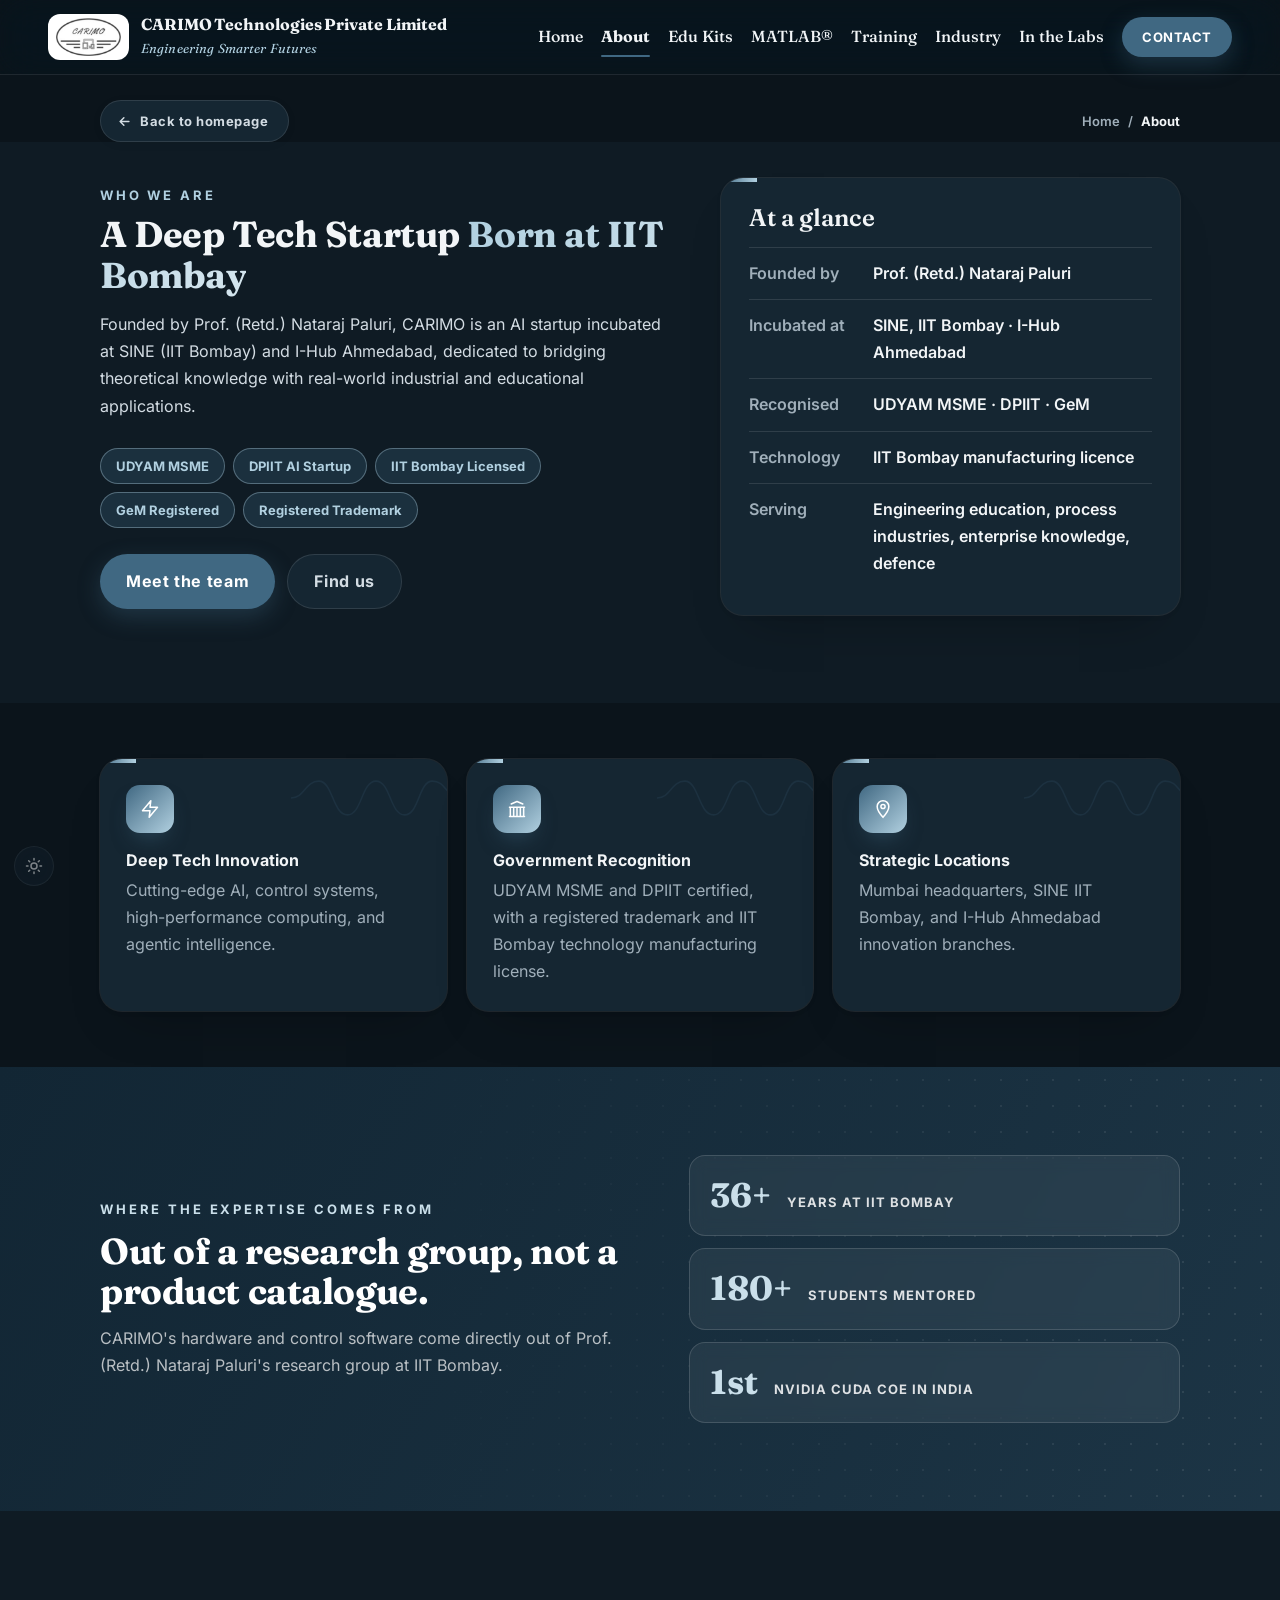
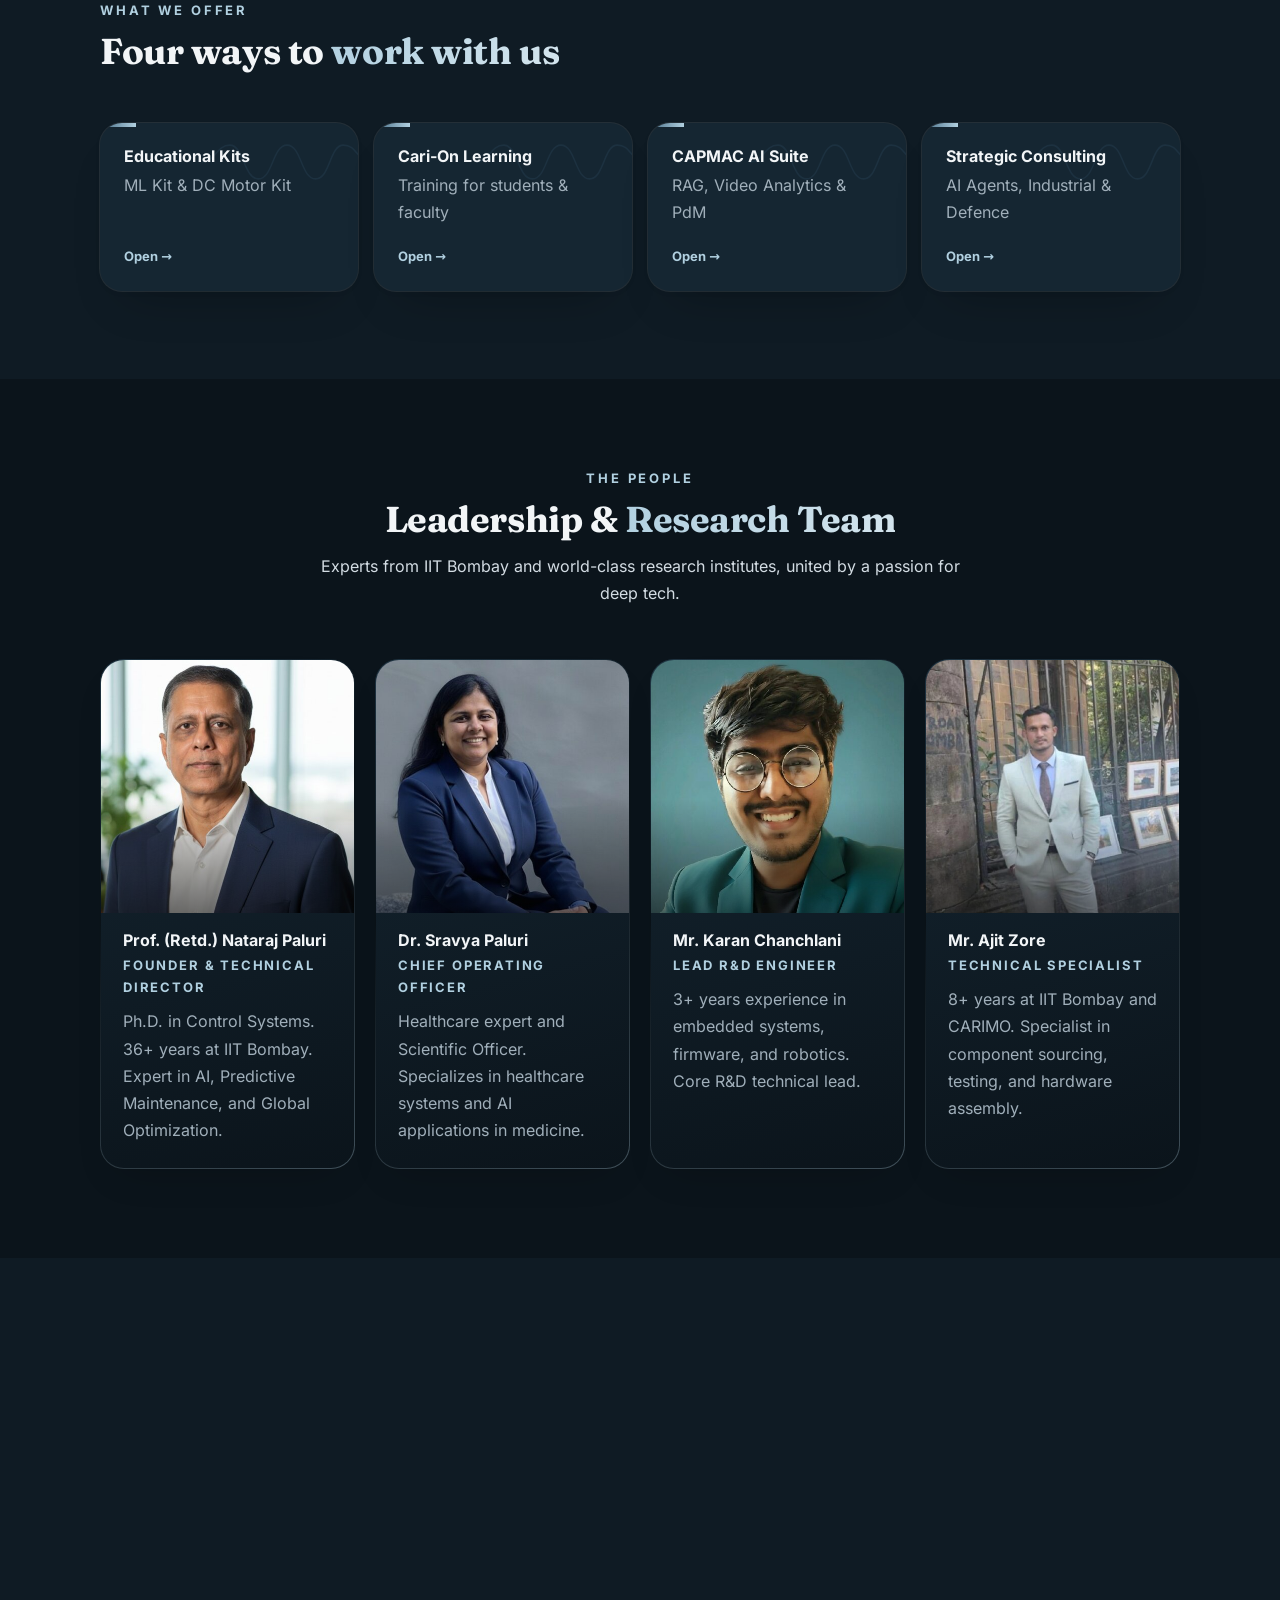
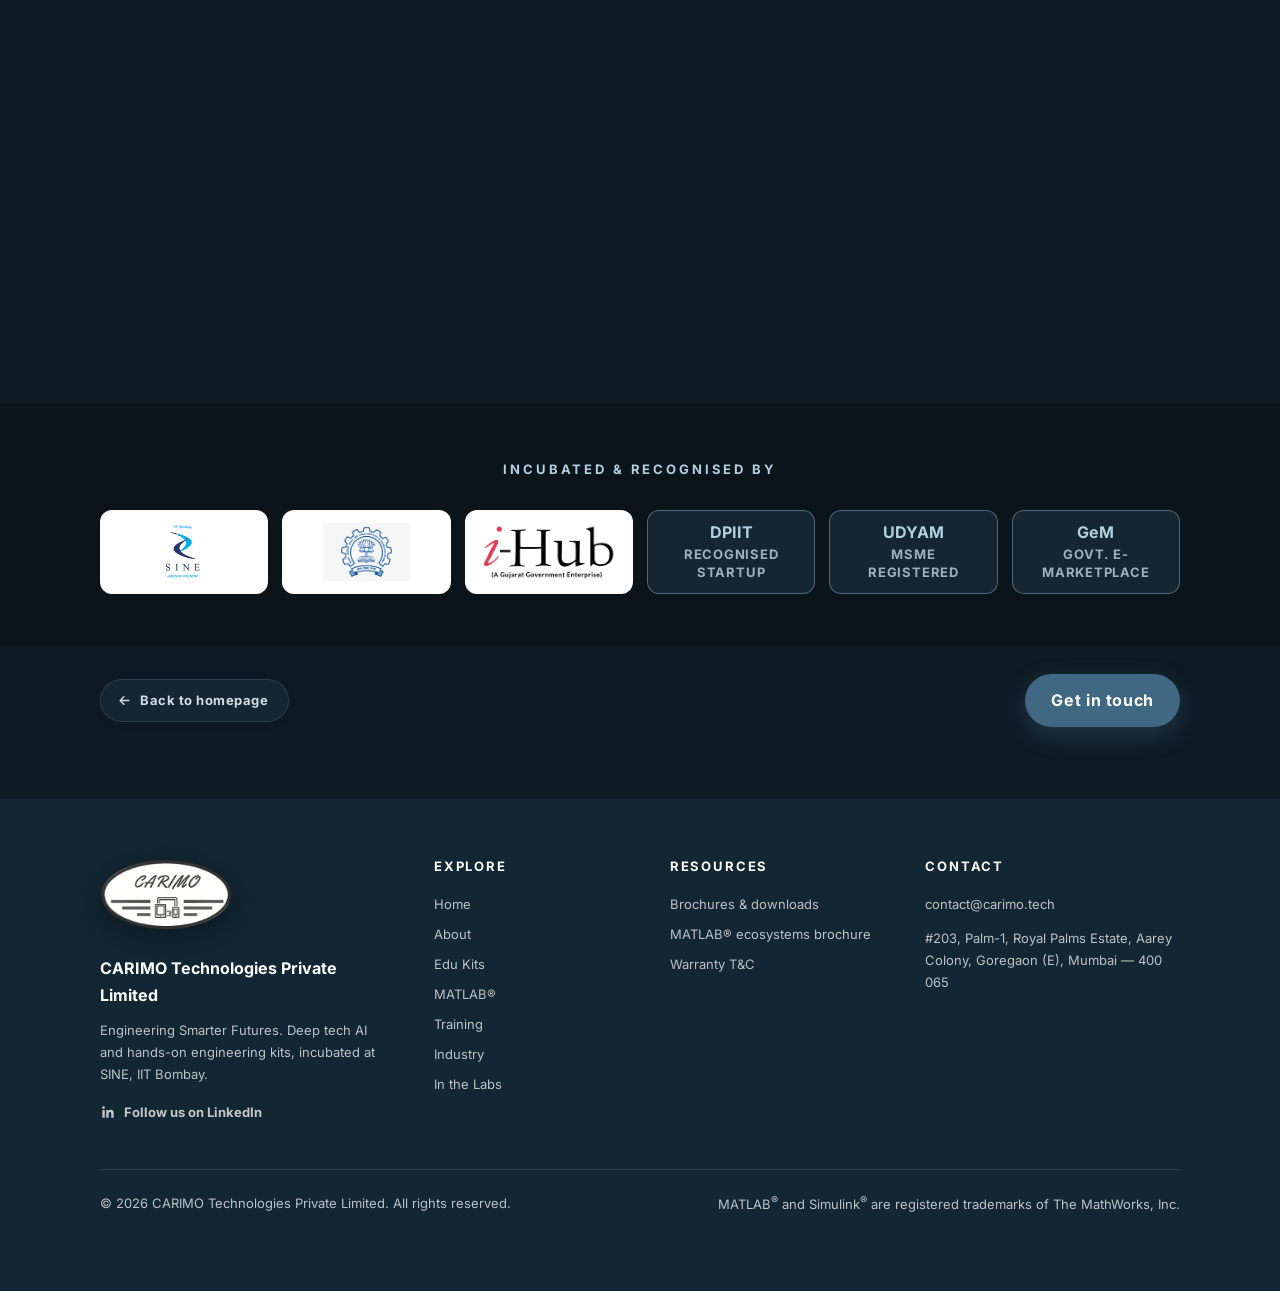
==== about.html @ 78c8e489 "Add files via upload" ====
<!DOCTYPE html>
<html lang="en" data-theme="dark">
<head>
    <meta charset="UTF-8">
    <meta name="viewport" content="width=device-width, initial-scale=1.0, viewport-fit=cover">
    <title>About &amp; Team | CARIMO Technologies</title>
    <meta name="description" content="CARIMO Technologies is an IIT Bombay SINE-incubated, DPIIT-recognised deep tech startup. Meet the team and get in touch.">
    <meta property="og:title" content="About &amp; Team">
    <meta property="og:description" content="CARIMO Technologies is an IIT Bombay SINE-incubated, DPIIT-recognised deep tech startup. Meet the team and get in touch.">
    <meta property="og:type" content="website">
    <link rel="stylesheet" href="css/fonts.css">
    <meta name="theme-color" content="#0D1F3C">
    <link rel="icon" href="favicon.ico" sizes="any">
    <link rel="icon" type="image/png" sizes="32x32" href="images/icons/favicon-32.png">
    <link rel="icon" type="image/png" sizes="192x192" href="images/icons/icon-192.png">
    <link rel="apple-touch-icon" href="images/icons/apple-touch-icon.png">
    <script type="application/ld+json">{"@context":"https://schema.org","@type":"Organization","name":"CARIMO Technologies Private Limited","email":"contact@carimo.tech","sameAs":["https://www.linkedin.com/company/carimo-technologies-private-limited"],"address":{"@type":"PostalAddress","streetAddress":"#203, Palm-1, Royal Palms Estate, Aarey Colony, Goregaon (E)","addressLocality":"Mumbai","postalCode":"400065","addressCountry":"IN"}}</script>

        <link rel="stylesheet" href="css/style.css">
    <script>try{var _q=/[?&]t=(light|dark)/.exec(location.search),_t=_q?_q[1]:localStorage.getItem("carimo-theme-v2");if(_q)localStorage.setItem("carimo-theme-v2",_q[1]);document.documentElement.setAttribute("data-theme",_t==="light"?"light":"dark")}catch(e){}</script>
</head>
<body>
<a class="skip-link" href="#main">Skip to content</a>
<div id="progress" aria-hidden="true"></div>

<!-- CHROME:NAV:START (edit tools/sync_chrome.py, then run it — do not hand-edit) -->
<nav id="navbar">
    <a href="index.html" class="nav-logo">
        <img src="images/carimo-logo.png" alt="CARIMO" onerror="this.style.display='none'">
        <div class="nav-logo-text">
            <div class="name">CARIMO Technologies<span class="long"> Private Limited</span></div>
            <span class="sub">Engineering Smarter Futures</span>
        </div>
    </a>
    <div class="nav-links">
        <a href="index.html">Home</a>
        <a href="about.html" class="active" aria-current="page">About</a>
        <a href="education.html">Edu Kits</a>
        <a href="matlab.html">MATLAB®</a>
        <a href="training.html">Training</a>
        <a href="industry.html">Industry</a>
        <a href="labs.html">In the Labs</a>
        <a href="about.html#contact" class="btn btn-primary" style="padding:9px 20px;min-height:auto;">Contact</a>
    </div>
    <button class="hamburger" id="hamburger" aria-label="Menu">
        <span></span><span></span><span></span>
    </button>
</nav>
<div class="mobile-menu" id="mobile-menu">
    <a href="index.html">Home</a>
    <a href="about.html" class="active" aria-current="page">About</a>
    <a href="education.html">Edu Kits</a>
    <a href="matlab.html">MATLAB® Ecosystems</a>
    <a href="training.html">Cari-On Learning</a>
    <a href="industry.html">Industry — CAPMAC & Consulting</a>
    <a href="labs.html">In the Labs</a>
    <a href="about.html#team">Team</a>
    <a href="about.html#contact" style="color:var(--accent-text)">Contact Us →</a>
</div>
<!-- CHROME:NAV:END -->

<main id="main">
<div class="page-bar"><div class="page-bar-in"><a class="btn btn-ghost back-home" href="index.html"><svg viewBox="0 0 24 24" fill="none" stroke="currentColor" stroke-width="2.4" stroke-linecap="round" stroke-linejoin="round" width="15" height="15" aria-hidden="true"><path d="M19 12H5M11 6l-6 6 6 6"/></svg>Back to homepage</a><nav class="crumbs" aria-label="Breadcrumb"><a href="index.html">Home</a><span aria-hidden="true">/</span><span aria-current="page">About</span></nav></div></div>
<section id="about" class="ab-intro">
    <div class="section-inner ab-grid">
        <div class="fade-up">
            <span class="label">Who We Are</span>
            <h2>A Deep Tech Startup <span class="gradient-text">Born at IIT Bombay</span></h2>
            <p class="gl-lead">Founded by Prof. (Retd.) Nataraj Paluri, CARIMO is an AI startup incubated at SINE (IIT Bombay) and I-Hub Ahmedabad, dedicated to bridging theoretical knowledge with real-world industrial and educational applications.</p>
            <div class="cert-row"><span class="cert">UDYAM MSME</span><span class="cert">DPIIT AI Startup</span><span class="cert">IIT Bombay Licensed</span><span class="cert">GeM Registered</span><span class="cert">Registered Trademark</span></div>
            <div class="ab-actions"><a href="about.html#team" class="btn btn-primary">Meet the team</a><a href="about.html#contact" class="btn btn-ghost">Find us</a></div>
        </div>
        <aside class="ab-facts fade-up" aria-label="Company at a glance">
            <h3>At a glance</h3>
            <dl>
                <div><dt>Founded by</dt><dd>Prof. (Retd.) Nataraj Paluri</dd></div>
                <div><dt>Incubated at</dt><dd>SINE, IIT Bombay · I-Hub Ahmedabad</dd></div>
                <div><dt>Recognised</dt><dd>UDYAM MSME · DPIIT · GeM</dd></div>
                <div><dt>Technology</dt><dd>IIT Bombay manufacturing licence</dd></div>
                <div><dt>Serving</dt><dd>Engineering education, process industries, enterprise knowledge, defence</dd></div>
            </dl>
        </aside>
    </div>
</section>

<section id="pillars" class="ab-pillars"><div class="section-inner"><div class="pil-grid"><div class="pil-card fade-up"><div class="pillar-icon"><svg viewBox="0 0 24 24" fill="none" stroke="var(--accent)" stroke-width="1.8" stroke-linecap="round" stroke-linejoin="round"><polygon points="13 2 3 14 12 14 11 22 21 10 12 10 13 2"/></svg></div><h4>Deep Tech Innovation</h4><p>Cutting-edge AI, control systems, high-performance computing, and agentic intelligence.</p></div><div class="pil-card fade-up"><div class="pillar-icon"><svg viewBox="0 0 24 24" fill="none" stroke="var(--accent)" stroke-width="1.8" stroke-linecap="round" stroke-linejoin="round"><path d="M3 21h18M3 10h18M5 6l7-3 7 3M4 10v11M20 10v11M8 10v11M16 10v11M12 10v11"/></svg></div><h4>Government Recognition</h4><p>UDYAM MSME and DPIIT certified, with a registered trademark and IIT Bombay technology manufacturing license.</p></div><div class="pil-card fade-up"><div class="pillar-icon"><svg viewBox="0 0 24 24" fill="none" stroke="var(--accent)" stroke-width="1.8" stroke-linecap="round" stroke-linejoin="round"><path d="M12 2C8.13 2 5 5.13 5 9c0 5.25 7 13 7 13s7-7.75 7-13c0-3.87-3.13-7-7-7z"/><circle cx="12" cy="9" r="2.5"/></svg></div><h4>Strategic Locations</h4><p>Mumbai headquarters, SINE IIT Bombay, and I-Hub Ahmedabad innovation branches.</p></div></div></div></section>

<section id="expertise" class="ab-exp">
    <div class="section-inner exp-grid">
        <div class="fade-up">
            <span class="label">Where the expertise comes from</span>
            <h2>Out of a research group, not a product catalogue.</h2>
            <p>CARIMO's hardware and control software come directly out of Prof. (Retd.) Nataraj Paluri's research group at IIT Bombay.</p>
        </div>
        <div class="exp-tiles fade-up">
            <div class="tile dk"><span class="n">36+</span><span class="t">Years at IIT Bombay</span></div>
            <div class="tile dk"><span class="n">180+</span><span class="t">Students mentored</span></div>
            <div class="tile dk"><span class="n">1st</span><span class="t">NVIDIA CUDA CoE in India</span></div>
        </div>
    </div>
</section>

<section id="what" class="ab-what"><div class="section-inner"><div class="section-header fade-up"><span class="label">What We Offer</span><h2>Four ways to <span class="gradient-text">work with us</span></h2></div><div class="what-grid"><a class="what-card fade-up" href="education.html"><h4>Educational Kits</h4><p>ML Kit &amp; DC Motor Kit</p><span class="go">Open →</span></a><a class="what-card fade-up" href="training.html"><h4>Cari-On Learning</h4><p>Training for students &amp; faculty</p><span class="go">Open →</span></a><a class="what-card fade-up" href="industry.html#capmac"><h4>CAPMAC AI Suite</h4><p>RAG, Video Analytics &amp; PdM</p><span class="go">Open →</span></a><a class="what-card fade-up" href="industry.html#consulting"><h4>Strategic Consulting</h4><p>AI Agents, Industrial &amp; Defence</p><span class="go">Open →</span></a></div></div></section>

<section id="team">
    <div class="section-inner">
        <div class="section-header center fade-up">
            <span class="label">The People</span>
            <h2>Leadership &amp; <span class="gradient-text">Research Team</span></h2>
            <p>Experts from IIT Bombay and world-class research institutes, united by a passion for deep tech.</p>
        </div>
        <div class="team-grid fade-up">
            <div class="team-card"><div class="avatar"><img src="images/team-nataraj.jpg" alt="" onerror="this.parentNode.removeChild(this);this.parentNode.textContent='👨‍🔬'"></div><h4>Prof. (Retd.) Nataraj Paluri</h4><span class="role">Founder &amp; Technical Director</span><p>Ph.D. in Control Systems. 36+ years at IIT Bombay. Expert in AI, Predictive Maintenance, and Global Optimization.</p></div>
            <div class="team-card"><div class="avatar"><img src="images/team-sravya.jpg" alt="" onerror="this.parentNode.removeChild(this);this.parentNode.textContent='👩‍⚕️'"></div><h4>Dr. Sravya Paluri</h4><span class="role">Chief Operating Officer</span><p>Healthcare expert and Scientific Officer. Specializes in healthcare systems and AI applications in medicine.</p></div>
            <div class="team-card"><div class="avatar"><img src="images/team-karan.jpg" alt="" onerror="this.parentNode.removeChild(this);this.parentNode.textContent='👨‍💻'"></div><h4>Mr. Karan Chanchlani</h4><span class="role">Lead R&amp;D Engineer</span><p>3+ years experience in embedded systems, firmware, and robotics. Core R&amp;D technical lead.</p></div>
            <div class="team-card"><div class="avatar"><img src="images/team-ajit.jpg" alt="" onerror="this.parentNode.removeChild(this);this.parentNode.textContent='🔧'"></div><h4>Mr. Ajit Zore</h4><span class="role">Technical Specialist</span><p>8+ years at IIT Bombay and CARIMO. Specialist in component sourcing, testing, and hardware assembly.</p></div>
        </div>
    </div>
</section>

<section id="contact">
    <div class="section-inner">
        <div class="section-header center fade-up">
            <span class="label">Get In Touch</span>
            <h2>Contact <span class="gradient-text">CARIMO</span></h2>
        </div>
        <div class="contact-grid fade-up">
            <div class="contact-card"><div class="contact-top hl"></div><div class="contact-body"><h4><svg viewBox="0 0 24 24" fill="none" stroke="var(--accent)" stroke-width="1.8" stroke-linecap="round" stroke-linejoin="round"><path d="M3 9l9-7 9 7v11a2 2 0 0 1-2 2H5a2 2 0 0 1-2-2z"/><polyline points="9 22 9 12 15 12 15 22"/></svg> Mumbai Headquarters</h4><p>#203, Palm-1, Royal Palms Estate,<br>Aarey Colony, Goregaon (E),<br>Mumbai — 400 065</p></div></div>
            <div class="contact-card"><div class="contact-top"></div><div class="contact-body"><h4><svg viewBox="0 0 24 24" fill="none" stroke="var(--accent)" stroke-width="1.8" stroke-linecap="round" stroke-linejoin="round"><path d="M22 10v6M2 10l10-5 10 5-10 5z"/><path d="M6 12v5c3 3 9 3 12 0v-5"/></svg> SINE, IIT Bombay</h4><p>6011b, SINE, RBTIC Building,<br>IIT Bombay, Powai,<br>Mumbai — 400 076</p></div></div>
            <div class="contact-card"><div class="contact-top"></div><div class="contact-body"><h4><svg viewBox="0 0 24 24" fill="none" stroke="var(--accent)" stroke-width="1.8" stroke-linecap="round" stroke-linejoin="round"><circle cx="12" cy="12" r="10"/><polyline points="12 6 12 12 16 14"/></svg> I-Hub, Ahmedabad</h4><p>2nd Floor, iHub,<br>Ahmedabad,<br>Gujarat — 380 015</p></div></div>
        </div>
        <div class="contact-cta fade-up">
            <h3>Contact Us — We'd Love to Hear From You</h3>
            <p>Have a project in mind or want to explore partnership opportunities? Drop us a line.</p>
            <div class="cta-row"><a href="mailto:contact@carimo.tech" class="email-link">
                <svg viewBox="0 0 24 24" fill="none" stroke="currentColor" stroke-width="1.5" width="22" height="22" style="width:22px;height:22px;flex-shrink:0;"><path d="M4 4h16c1.1 0 2 .9 2 2v12c0 1.1-.9 2-2 2H4c-1.1 0-2-.9-2-2V6c0-1.1.9-2 2-2z"/><polyline points="22,6 12,13 2,6"/></svg>
                contact@carimo.tech
            </a>
            <button type="button" class="btn btn-ondark" id="copy-email" data-copy="contact@carimo.tech">Copy email</button>
            </div>
        </div>
    </div>
</section>

<section id="incubation">
    <div class="incubation-inner">
        <span class="label">Incubated &amp; Recognised By</span>
        <div class="logo-strip">
            <div class="logo-card"><img src="images/sine-logo.png" alt="SINE, IIT Bombay" onerror="this.closest('.logo-card').style.display='none'"></div>
            <div class="logo-card"><img src="images/iitb-logo.png" alt="IIT Bombay" onerror="this.closest('.logo-card').style.display='none'"></div>
            <div class="logo-card"><img src="images/ihub-logo.png" alt="I-Hub Ahmedabad" onerror="this.closest('.logo-card').style.display='none'"></div>
            <div class="logo-card cert-card"><div class="ct">DPIIT<small>Recognised Startup</small></div></div>
            <div class="logo-card cert-card"><div class="ct">UDYAM<small>MSME Registered</small></div></div>
            <div class="logo-card cert-card"><div class="ct">GeM<small>Govt. e-Marketplace</small></div></div>
        </div>
    </div>
</section>

<section class="next-sec"><div class="section-inner"><div class="next-page"><a class="btn btn-ghost back-home" href="index.html"><svg viewBox="0 0 24 24" fill="none" stroke="currentColor" stroke-width="2.4" stroke-linecap="round" stroke-linejoin="round" width="15" height="15" aria-hidden="true"><path d="M19 12H5M11 6l-6 6 6 6"/></svg>Back to homepage</a><a class="btn btn-primary" href="about.html#contact">Get in touch</a></div></div></section>
</main>

<!-- CHROME:FOOTER:START (edit tools/sync_chrome.py, then run it — do not hand-edit) -->
<footer>
    <div class="foot-grid">
        <div class="foot-brand">
            <a href="index.html" class="foot-logo-link" aria-label="CARIMO Technologies — home"><img class="foot-logo" src="images/carimo-logo-hd.png" alt="CARIMO" width="640" height="346" loading="lazy" onerror="this.parentNode.style.display='none'"></a>
            <strong>CARIMO Technologies Private Limited</strong>
            <p>Engineering Smarter Futures. Deep tech AI and hands-on engineering kits, incubated at SINE, IIT Bombay.</p>
            <a href="https://www.linkedin.com/company/carimo-technologies-private-limited" target="_blank" rel="noopener" class="foot-li">
                <svg viewBox="0 0 24 24" fill="currentColor" width="16" height="16" aria-hidden="true"><path d="M20.45 20.45h-3.56v-5.57c0-1.33-.03-3.04-1.85-3.04-1.85 0-2.14 1.45-2.14 2.94v5.67H9.35V9h3.41v1.56h.05c.48-.9 1.64-1.85 3.37-1.85 3.6 0 4.27 2.37 4.27 5.46v6.28zM5.34 7.43a2.06 2.06 0 1 1 0-4.12 2.06 2.06 0 0 1 0 4.12zM7.12 20.45H3.56V9h3.56v11.45z"/></svg>
                Follow us on LinkedIn
            </a>
        </div>
        <nav class="foot-col" aria-label="Site pages">
            <h5>Explore</h5>
            <a href="index.html">Home</a><a href="about.html">About</a><a href="education.html">Edu Kits</a><a href="matlab.html">MATLAB®</a><a href="training.html">Training</a><a href="industry.html">Industry</a><a href="labs.html">In the Labs</a>
        </nav>
        <div class="foot-col">
            <h5>Resources</h5>
            <a href="education.html#downloads">Brochures &amp; downloads</a>
            <a href="matlab.html#brochure">MATLAB® ecosystems brochure</a>
            <a href="https://drive.google.com/file/d/1bKcuv3Nx6cHdFZF-zc6qmbaVbut-HGDj/view?usp=drive_link" target="_blank" rel="noopener">Warranty T&amp;C</a>
        </div>
        <div class="foot-col">
            <h5>Contact</h5>
            <a href="mailto:contact@carimo.tech">contact@carimo.tech</a>
            <p>#203, Palm-1, Royal Palms Estate, Aarey Colony, Goregaon (E), Mumbai — 400 065</p>
        </div>
    </div>
    <div class="foot-base">
        <p>© 2026 CARIMO Technologies Private Limited. All rights reserved.</p>
        <p>MATLAB<sup>®</sup> and Simulink<sup>®</sup> are registered trademarks of The MathWorks, Inc.</p>
    </div>
</footer>
<!-- CHROME:FOOTER:END -->

<div id="toast" role="status" aria-live="polite"></div>
<div id="lightbox" class="lightbox" role="dialog" aria-modal="true" aria-label="Enlarged diagram" hidden>
    <button type="button" class="lb-close" aria-label="Close enlarged diagram">×</button>
    <img alt="">
</div>

<button id="back-top" onclick="window.scrollTo({top:0,behavior:'smooth'})" aria-label="Back to top">
    <svg viewBox="0 0 24 24" fill="none" stroke="currentColor" stroke-width="2.5" stroke-linecap="round" stroke-linejoin="round"><polyline points="18 15 12 9 6 15"/></svg>
</button>

<button id="theme-toggle" class="theme-toggle" type="button" aria-label="Switch theme"><svg class="ic-sun" viewBox="0 0 24 24" fill="none" stroke="currentColor" stroke-width="2" stroke-linecap="round" aria-hidden="true"><circle cx="12" cy="12" r="4"/><path d="M12 2v2M12 20v2M4.9 4.9l1.4 1.4M17.7 17.7l1.4 1.4M2 12h2M20 12h2M4.9 19.1l1.4-1.4M17.7 6.3l1.4-1.4"/></svg><svg class="ic-moon" viewBox="0 0 24 24" fill="none" stroke="currentColor" stroke-width="2" stroke-linecap="round" stroke-linejoin="round" aria-hidden="true"><path d="M21 12.8A9 9 0 1 1 11.2 3a7 7 0 0 0 9.8 9.8z"/></svg></button>

<script src="js/config.js"></script>
<script src="js/main.js"></script>
</body>
</html>
---- css/fonts.css ----
/* Bundled fonts — Fraunces (headings) and Inter (body), both SIL Open Font License. Latin subset. */
@font-face { font-family: 'Fraunces'; font-style: normal; font-weight: 400; font-display: swap; src: url(../fonts/fraunces-latin-400-normal.woff2) format('woff2'); }
@font-face { font-family: 'Fraunces'; font-style: normal; font-weight: 500; font-display: swap; src: url(../fonts/fraunces-latin-500-normal.woff2) format('woff2'); }
@font-face { font-family: 'Fraunces'; font-style: normal; font-weight: 600; font-display: swap; src: url(../fonts/fraunces-latin-600-normal.woff2) format('woff2'); }
@font-face { font-family: 'Fraunces'; font-style: normal; font-weight: 700; font-display: swap; src: url(../fonts/fraunces-latin-700-normal.woff2) format('woff2'); }
@font-face { font-family: 'Fraunces'; font-style: normal; font-weight: 800; font-display: swap; src: url(../fonts/fraunces-latin-800-normal.woff2) format('woff2'); }
@font-face { font-family: 'Fraunces'; font-style: italic; font-weight: 400; font-display: swap; src: url(../fonts/fraunces-latin-400-italic.woff2) format('woff2'); }
@font-face { font-family: 'Inter'; font-style: normal; font-weight: 400; font-display: swap; src: url(../fonts/inter-latin-400-normal.woff2) format('woff2'); }
@font-face { font-family: 'Inter'; font-style: normal; font-weight: 500; font-display: swap; src: url(../fonts/inter-latin-500-normal.woff2) format('woff2'); }
@font-face { font-family: 'Inter'; font-style: normal; font-weight: 600; font-display: swap; src: url(../fonts/inter-latin-600-normal.woff2) format('woff2'); }
@font-face { font-family: 'Inter'; font-style: normal; font-weight: 700; font-display: swap; src: url(../fonts/inter-latin-700-normal.woff2) format('woff2'); }
@font-face { font-family: 'Inter'; font-style: normal; font-weight: 800; font-display: swap; src: url(../fonts/inter-latin-800-normal.woff2) format('woff2'); }
@font-face { font-family: 'Inter'; font-style: italic; font-weight: 400; font-display: swap; src: url(../fonts/inter-latin-400-italic.woff2) format('woff2'); }
---- css/style.css ----
:root {
        --bg:           #E8ECF2;
        --bg2:          #DDE3EC;
        --bg3:          #D0D8E4;
        --surface:      #FFFFFF;
        --navy:         #0D1F3C;
        --navy-light:   #1A3560;
        --accent:       #007E7A;
        --accent-light: #00A89B;
        --accent-pale: color-mix(in srgb, var(--accent) 11%, #fff);
        --accent-mid:   rgba(var(--accent-rgb),0.12);
        --border:       rgba(var(--navy-rgb),0.10);
        --border-accent:rgba(var(--accent-rgb),0.30);
        --text: #252B37;
        --text-dim: #3E4756;
        --text-bright:  var(--ink);
        --font-head:    'Fraunces', Georgia, 'Times New Roman', serif;
        --font-body:    'Inter', system-ui, -apple-system, 'Segoe UI', Roboto, sans-serif;
        --radius:       16px;
        --shadow:       0 2px 20px rgba(var(--shade-rgb),0.08);
        --shadow-lg:    0 8px 40px rgba(var(--shade-rgb),0.12);

        /* ── TYPE SCALE (4 sizes) ─────────────────
           Display : clamp(32px,5vw,56px)   Hero H1 only
           --fs-1  : 36px   Section headings (H2)
           --fs-2  : 24px   Panel headings (H3, kit names, AIMX title, CTA)
           --fs-3  : 16px   All body text AND card/component headings
                            — headings use font-weight 700, body uses 400
           --fs-4  : 13px   Labels, badges, captions, footer, pills, nav
        ─────────────────────────────────────────── */
        --fs-1: 36px;
        --fs-2: 24px;
        --fs-3: 16px;
        --fs-4: 13px;
        /* palette tokens (default = current CARIMO teal) */
        --blue: #0052A5;
        --navy-rgb: 13,31,60; --accent-rgb: 0,126,122; --accent-light-rgb: 0,168,155; --blue-rgb: 0,82,165; --bg-rgb: 232,236,242;
        --navy-deep: color-mix(in srgb, var(--navy) 78%, #000);
        --ai-start: color-mix(in srgb, var(--accent) 42%, #000);
        --ai-end: color-mix(in srgb, var(--accent) 72%, #000);
        --ctrl-end: color-mix(in srgb, var(--navy-light) 88%, #000);
        --accent-tint: color-mix(in srgb, var(--accent) 10%, #fff);
        --accent-tint2: color-mix(in srgb, var(--accent) 5%, #fff);
        --bg-soft: color-mix(in srgb, var(--bg) 40%, #fff);
        --bg-soft2: color-mix(in srgb, var(--bg) 75%, #fff);
        --exp-end: color-mix(in srgb, var(--navy) 78%, var(--navy-light));
        --prod-a: color-mix(in srgb, var(--navy) 60%, var(--navy-light));
        --ink: var(--navy); --ink-rgb: var(--navy-rgb); --shade-rgb: var(--navy-rgb);
        --accent-text: #005655; --sec-a: var(--surface); --ring: rgba(var(--ink-rgb),.06);
    }

    *, *::before, *::after { box-sizing: border-box; margin: 0; padding: 0; }
    html { scroll-behavior: smooth; -webkit-text-size-adjust: 100%; }
    body { background: var(--bg); color: var(--text); font-family: var(--font-body); font-size: var(--fs-3); line-height: 1.7; overflow-x: hidden; }
    a { text-decoration: none; color: inherit; }
    img { display: block; max-width: 100%; }
    ::-webkit-scrollbar { width: 4px; }
    ::-webkit-scrollbar-track { background: var(--bg); }
    ::-webkit-scrollbar-thumb { background: var(--accent); border-radius: 2px; }

    h1,h2,h3,h4,h5 { font-family: var(--font-head); color: var(--text-bright); font-weight: 600; letter-spacing: 0em; line-height: 1.2; }
    p { color: var(--text); }
    .label { font-family: var(--font-body); font-size: var(--fs-4); font-weight: 700; letter-spacing: 0.22em; text-transform: uppercase; color: var(--accent-text); }
    .gradient-text { background: linear-gradient(110deg, var(--accent) 0%, var(--accent-light) 50%, var(--blue) 100%); -webkit-background-clip: text; -webkit-text-fill-color: transparent; background-clip: text; }

    /* BUTTONS */
    .btn { display: inline-flex; align-items: center; justify-content: center; gap: 8px; font-family: var(--font-body); font-size: var(--fs-3); font-weight: 700; letter-spacing: 0.04em; padding: 13px 26px; border-radius: 100px; transition: all 0.22s; cursor: pointer; border: none; white-space: nowrap; min-height: 46px; }
    .btn svg { width: 15px; height: 15px; flex-shrink: 0; }
    .btn-primary { background: var(--accent); color: #fff; }
    .btn-primary:hover { background: var(--navy); box-shadow: var(--shadow-lg); transform: translateY(-1px); }
    .btn-outline { background: transparent; color: var(--accent-text); border: 1.5px solid var(--border-accent); }
    .btn-outline:hover { background: var(--accent-mid); color: var(--ink); }
    .btn-ghost { background: var(--surface); color: var(--text); border: 1.5px solid var(--border); }
    .btn-ghost:hover { border-color: var(--border-accent); color: var(--accent-text); }
    .btn-navy { background: var(--navy); color: #fff; }
    .btn-navy:hover { background: var(--navy-light); box-shadow: var(--shadow-lg); }

    /* NAVBAR */
    #navbar { position: fixed; top: 0; left: 0; right: 0; z-index: 100; background: rgba(245,247,250,0.82); backdrop-filter: blur(14px); padding: 14px 48px; display: flex; justify-content: space-between; align-items: center; transition: all 0.3s; border-bottom: 1px solid transparent; gap: 16px; }
    #navbar.scrolled { background: rgba(245,247,250,0.95); backdrop-filter: blur(20px); border-color: var(--border); box-shadow: var(--shadow); padding: 10px 48px; }
    .nav-logo { display: flex; align-items: center; gap: 12px; min-width: 0; }
    .nav-logo img { height: 42px; width: auto; object-fit: contain; flex-shrink: 0; }
    .nav-logo-text { min-width: 0; }
    .nav-logo-text .name { font-family: var(--font-head); font-size: var(--fs-3); font-weight: 600; color: var(--ink); letter-spacing: 0.02em; text-transform: uppercase; line-height: 1.15; }
    .nav-logo-text .name .long { display: inline; }
    .nav-logo-text .sub { font-size: var(--fs-4); color: var(--accent-text); letter-spacing: 0.15em; margin-top: 3px; font-weight: 600; display: block; }
    .nav-links { display: flex; align-items: center; gap: 26px; }
    .nav-links a { font-size: var(--fs-4); font-weight: 700; letter-spacing: 0.1em; text-transform: uppercase; color: var(--text); transition: color 0.2s; }
    .nav-links a:hover { color: var(--accent-text); }
    .hamburger { display: none; flex-direction: column; gap: 5px; background: none; border: none; cursor: pointer; padding: 10px; flex-shrink: 0; }
    .hamburger span { display: block; width: 22px; height: 2px; background: var(--navy); border-radius: 2px; transition: all 0.3s; }
    .hamburger.open span:nth-child(1) { transform: translateY(7px) rotate(45deg); }
    .hamburger.open span:nth-child(2) { opacity: 0; }
    .hamburger.open span:nth-child(3) { transform: translateY(-7px) rotate(-45deg); }
    .mobile-menu { display: none; position: fixed; inset: 0; z-index: 99; background: rgba(245,247,250,0.98); backdrop-filter: blur(20px); flex-direction: column; justify-content: center; align-items: center; gap: 22px; padding: 80px 24px 40px; overflow-y: auto; }
    .mobile-menu.open { display: flex; }
    .mobile-menu a { font-family: var(--font-head); font-size: 26px; font-weight: 600; color: var(--ink); transition: color 0.2s; padding: 6px 12px; }
    .mobile-menu a:hover { color: var(--accent-text); }

    /* HERO */
    #hero { min-height: 100vh; display: flex; flex-direction: column; justify-content: center; align-items: center; padding: 120px 48px 72px; text-align: center; position: relative; overflow: hidden; }
    .hero-bg { position: absolute; inset: 0; pointer-events: none; background: radial-gradient(ellipse 70% 55% at 50% 0%, rgba(var(--accent-rgb),0.07) 0%, transparent 70%), radial-gradient(ellipse 50% 40% at 85% 85%, rgba(var(--blue-rgb),0.05) 0%, transparent 60%); }
    .hero-grid { display: none; }
    #hero .inner { position: relative; z-index: 2; max-width: 860px; width: 100%; }
    .hero-badge { display: inline-flex; align-items: center; gap: 8px; background: var(--surface); border: 1px solid var(--border-accent); border-radius: 100px; padding: 8px 20px; margin-bottom: 28px; font-size: var(--fs-3); font-weight: 700; letter-spacing: 0.08em; color: var(--accent-text); }
    .hero-badge::before { content: ''; width: 6px; height: 6px; background: var(--accent); border-radius: 50%; animation: blink 2s infinite; flex-shrink: 0; }
    @keyframes blink { 0%,100%{opacity:1;transform:scale(1)} 50%{opacity:.4;transform:scale(.8)} }
    #hero h1 { font-size: clamp(32px, 5vw, 56px); margin-bottom: 10px; color: var(--ink); }
    .hero-sub { font-size: var(--fs-4); color: var(--text-dim); letter-spacing: 0.1em; margin-bottom: 20px; font-weight: 600; text-transform: uppercase; }
    #hero .lead { font-size: var(--fs-3); color: var(--text); max-width: 600px; margin: 0 auto 36px; }
    .hero-actions { display: flex; gap: 12px; justify-content: center; flex-wrap: wrap; margin-bottom: 56px; }
    .hero-cards { display: grid; grid-template-columns: repeat(4,1fr); gap: 14px; width: 100%; max-width: 820px; margin: 0 auto; }
    .hero-card { background: var(--surface); border: 1px solid var(--border); border-radius: 14px; padding: 20px 16px; text-align: center; transition: all 0.25s; cursor: pointer; }
    .hero-card:hover { border-color: var(--border-accent); background: var(--accent-pale); transform: translateY(-3px); box-shadow: var(--shadow); }
    .hero-card .icon { font-size: 30px; margin-bottom: 8px; }
    .hero-card h4 { font-size: var(--fs-3); color: var(--ink); margin-bottom: 3px; font-family: var(--font-body); font-weight: 700; }
    .hero-card p { font-size: var(--fs-4); color: var(--text-dim); }

    /* TRUST — field evidence only */
    #trust { background: var(--navy); padding: 32px 48px; }
    .trust-inner { max-width: 1080px; margin: 0 auto; display: flex; align-items: center; flex-wrap: wrap; justify-content: space-around; gap: 8px 0; }
    .trust-item { display: flex; flex-direction: column; align-items: center; gap: 4px; padding: 8px 18px; }
    .trust-item .num { font-family: var(--font-body); font-size: 32px; font-weight: 800; color: #fff; line-height: 1; }
    .trust-item .desc { font-size: var(--fs-4); letter-spacing: 0.14em; text-transform: uppercase; color: rgba(255,255,255,0.72); font-weight: 600; text-align: center; }
    .trust-div { width: 1px; height: 36px; background: rgba(255,255,255,0.12); }

    /* SECTIONS */
    section { padding: 88px 48px; scroll-margin-top: 84px; }
    section > .section-inner > .section-header { scroll-margin-top: 84px; }
    .section-inner { max-width: 1080px; margin: 0 auto; }
    .section-header { margin-bottom: 52px; }
    .section-header .label { display: block; margin-bottom: 10px; }
    .section-header h2 { font-size: var(--fs-1); }
    .section-header p { margin-top: 14px; max-width: 100%; font-size: var(--fs-3); }
    .section-header.center { text-align: center; }
    .section-header.center p { margin-left: auto; margin-right: auto; }

    /* ABOUT */
    #about { background: var(--surface); }
    .about-grid { display: flex; flex-direction: column; gap: 36px; }
    .about-top { display: block; }
    .about-bottom { display: grid; grid-template-columns: repeat(3,1fr); gap: 16px; padding-top: 32px; border-top: 1px solid var(--border); }
    .pillar { display: flex; gap: 14px; margin-bottom: 22px; }
    .pillar-icon { width: 40px; height: 40px; border-radius: 10px; background: var(--accent-pale); border: 1px solid var(--border-accent); display: flex; align-items: center; justify-content: center; font-size: 16px; flex-shrink: 0; }
    .pillar-text h4 { font-size: var(--fs-3); color: var(--ink); margin-bottom: 2px; font-family: var(--font-body); font-weight: 700; }
    .pillar-text p { font-size: var(--fs-3); color: var(--text-dim); }
    .cert-row { display: flex; flex-wrap: wrap; gap: 8px; margin-top: 28px; }
    .cert { background: var(--accent-pale); border: 1px solid var(--border-accent); border-radius: 100px; padding: 6px 15px; font-size: var(--fs-4); color: var(--accent-text); font-weight: 700; }
    .stat-grid { display: grid; grid-template-columns: 1fr 1fr; gap: 16px; }
    .stat-box { background: var(--bg); border: 1px solid var(--border); border-radius: 14px; padding: 22px; }
    .stat-box .big { font-family: var(--font-head); font-size: 32px; font-weight: 600; color: var(--accent-text); line-height: 1; }
    .stat-box .lbl { display: block; font-size: var(--fs-4); font-weight: 700; letter-spacing: 0.18em; text-transform: uppercase; color: var(--text-dim); margin-top: 4px; }
    .stat-box p { font-size: var(--fs-3); color: var(--text-dim); margin-top: 6px; }
    .market-box { margin-top: 16px; background: var(--bg); border: 1px solid var(--border); border-radius: 14px; padding: 20px; }
    .market-box .label { margin-bottom: 12px; display: block; }
    .pill-row { display: flex; flex-wrap: wrap; gap: 7px; margin-top: 12px; }
    .pill { background: var(--surface); border: 1px solid var(--border); border-radius: 100px; padding: 6px 14px; font-size: var(--fs-4); color: var(--text); font-weight: 500; }

    /* Founder credentials strip (moved out of trust bar) */
    .founder-box { background: var(--bg); border: 1px solid var(--border); border-left: 3px solid var(--accent); border-radius: 14px; padding: 22px 24px; margin-top: 0; }
    .founder-box .label { display: block; margin-bottom: 10px; }
    .founder-nums { display: flex; flex-wrap: wrap; gap: 10px 32px; margin-top: 12px; }
    .founder-nums div { display: flex; align-items: baseline; gap: 8px; }
    .founder-nums .n { font-family: var(--font-body); font-size: 26px; font-weight: 800; color: var(--accent-text); line-height: 1; }
    .founder-nums .t { font-size: var(--fs-4); font-weight: 700; letter-spacing: 0.12em; text-transform: uppercase; color: var(--text-dim); }

    /* CONSULTING */
    #consulting { background: var(--bg); }
    .consult-grid { display: grid; grid-template-columns: repeat(3,1fr); gap: 20px; }
    .consult-card { background: var(--surface); border: 1px solid var(--border); border-radius: var(--radius); overflow: hidden; transition: all 0.25s; }
    .consult-card:hover { border-color: var(--border-accent); transform: translateY(-4px); box-shadow: var(--shadow-lg); }
    .consult-top { height: 160px; background: var(--bg2); display: flex; align-items: center; justify-content: center; font-size: 52px; border-bottom: 1px solid var(--border); }
    .consult-body { padding: 24px; }
    .consult-body h4 { font-size: var(--fs-3); color: var(--ink); margin-bottom: 8px; font-family: var(--font-body); font-weight: 700; }
    .consult-body p { font-size: var(--fs-3); color: var(--text-dim); line-height: 1.7; }

    /* CAPMAC */
    #capmac { background: var(--navy); }
    #capmac .section-header .label { color: var(--accent-light); }
    #capmac .section-header h2 { color: #fff; }
    #capmac .section-header p { color: rgba(255,255,255,0.72); }
    .capmac-grid { display: grid; grid-template-columns: 1fr 1fr; gap: 20px; }
    .capmac-card { background: rgba(255,255,255,0.05); border: 1px solid rgba(255,255,255,0.1); border-radius: var(--radius); padding: 28px; transition: all 0.25s; }
    .capmac-card:hover { background: rgba(255,255,255,0.08); border-color: rgba(var(--accent-light-rgb),0.5); transform: translateY(-3px); }
    .capmac-num { font-family: var(--font-head); font-size: 36px; font-weight: 600; color: rgba(var(--accent-light-rgb),0.5); line-height: 1; margin-bottom: 14px; }
    .capmac-card h3 { font-size: var(--fs-3); color: #fff; margin-bottom: 10px; font-family: var(--font-body); font-weight: 700; }
    .capmac-card p { font-size: var(--fs-3); color: rgba(255,255,255,0.72); line-height: 1.7; }
    .capmac-badge { margin-top: 16px; background: rgba(var(--accent-light-rgb),0.12); border: 1px solid rgba(var(--accent-light-rgb),0.3); border-radius: 10px; padding: 11px 14px; font-size: var(--fs-4); color: rgba(255,255,255,0.7); }
    .capmac-badge strong { color: var(--accent-light); }
    .deploy-row { display: grid; grid-template-columns: repeat(4,1fr); gap: 14px; margin-top: 40px; }
    .deploy-box { background: rgba(255,255,255,0.05); border: 1px solid rgba(255,255,255,0.1); border-radius: 12px; padding: 18px; text-align: center; }
    .deploy-box .icon { font-size: 26px; margin-bottom: 7px; }
    .deploy-box h5 { font-size: var(--fs-3); color: #fff; margin-bottom: 3px; font-family: var(--font-body); font-weight: 700; }
    .deploy-box p { font-size: var(--fs-4); color: rgba(255,255,255,0.72); }

    /* EDUCATION */
    #education { background: var(--bg); }
    .edu-tabs { display: flex; gap: 6px; margin-bottom: 44px; background: var(--bg2); border: 1px solid var(--border); border-radius: 100px; padding: 4px; width: fit-content; }
    .edu-tab { font-family: var(--font-body); font-size: var(--fs-3); font-weight: 700; padding: 11px 26px; border-radius: 100px; border: none; background: transparent; color: var(--text-dim); cursor: pointer; transition: all 0.22s; white-space: nowrap; min-height: 44px; }
    .edu-tab.active { background: var(--navy); color: #fff; }
    .edu-tab:hover:not(.active) { color: var(--ink); }
    .edu-panel { display: none; }
    .edu-panel.active { display: block; }

    /* Kit layout */
    .kit-hero { display: grid; grid-template-columns: 360px 1fr; gap: 40px; align-items: start; margin-bottom: 44px; }
    .kit-hero.kit-hero-solo { grid-template-columns: 1fr; }
    .kit-hero-solo .spec-table { max-width: 640px; }
    .kit-img { background: var(--surface); border: 1px solid var(--border); border-radius: var(--radius); height: 280px; display: flex; align-items: center; justify-content: center; overflow: hidden; font-size: 72px; }
    .kit-img img { width: 100%; height: 100%; object-fit: cover; }
    .kit-info h3 { font-size: var(--fs-2); color: var(--ink); margin-bottom: 8px; }
    .kit-info .kit-sub { font-size: var(--fs-3); color: var(--text-dim); margin-bottom: 24px; line-height: 1.6; }
    .spec-table { background: var(--surface); border: 1px solid var(--border); border-radius: 12px; overflow: hidden; margin-bottom: 22px; }
    .spec-row { display: flex; justify-content: space-between; align-items: center; gap: 14px; padding: 12px 18px; font-size: var(--fs-3); border-bottom: 1px solid var(--border); }
    .spec-row:last-child { border-bottom: none; }
    .spec-row span:first-child { color: var(--text-dim); flex-shrink: 0; }
    .spec-row span:last-child { color: var(--ink); font-weight: 600; text-align: right; }
    .kit-btns { display: flex; gap: 10px; flex-wrap: wrap; }

    /* Objectives */
    .obj-label { font-family: var(--font-body); font-size: var(--fs-4); font-weight: 700; letter-spacing: 0.22em; text-transform: uppercase; color: var(--accent-text); display: block; margin-bottom: 16px; }
    .objectives { display: grid; grid-template-columns: repeat(3,1fr); gap: 12px; margin-bottom: 44px; }
    .obj-card { background: var(--surface); border: 1px solid var(--border); border-radius: 12px; padding: 18px; display: flex; gap: 12px; align-items: flex-start; transition: border-color 0.2s; }
    .obj-card:hover { border-color: var(--border-accent); }
    .obj-num { font-family: var(--font-head); font-size: var(--fs-2); font-weight: 600; color: var(--accent-text); line-height: 1; flex-shrink: 0; padding-top: 1px; }
    .obj-body h5 { font-size: var(--fs-3); color: var(--ink); margin-bottom: 3px; font-family: var(--font-body); font-weight: 700; }
    .obj-body p { font-size: var(--fs-3); color: var(--text-dim); }
    .obj-body .acad { display: block; font-size: var(--fs-4); font-weight: 600; letter-spacing: 0.1em; text-transform: uppercase; color: var(--text-dim); opacity: 1; margin-bottom: 5px; }

    /* AIMX */
    .aimx-block { background: var(--surface); border: 1.5px solid var(--border-accent); border-radius: var(--radius); overflow: hidden; margin-bottom: 44px; }
    .aimx-header { background: linear-gradient(110deg, var(--navy) 0%, var(--navy-light) 100%); padding: 28px 32px; display: flex; justify-content: space-between; align-items: flex-start; gap: 20px; flex-wrap: wrap; }
    .aimx-header h4 { font-size: var(--fs-2); color: #fff; margin-bottom: 6px; }
    .aimx-header p { font-size: var(--fs-3); color: rgba(255,255,255,0.72); max-width: 480px; line-height: 1.6; }
    .aimx-body { padding: 28px 32px; }
    .aimx-tiers { display: grid; grid-template-columns: 1fr 1fr; gap: 14px; margin-bottom: 28px; }
    .tier-badge { border-radius: 10px; padding: 14px 18px; }
    .tier-std { background: var(--accent-pale); border: 1px solid var(--border-accent); }
    .tier-adv { background: var(--bg2); border: 1px solid var(--border); }
    .tier-label-text { font-size: var(--fs-4); font-weight: 800; letter-spacing: 0.18em; text-transform: uppercase; margin-bottom: 2px; }
    .tier-std .tier-label-text { color: var(--accent-text); }
    .tier-adv .tier-label-text { color: var(--ink); }
    .tier-name { font-family: var(--font-head); font-size: var(--fs-3); font-weight: 600; color: var(--ink); margin-bottom: 4px; }
    .tier-badge p { font-size: var(--fs-3); color: var(--text-dim); }

    /* AIMX table */
    .table-hint { display: none; font-size: var(--fs-4); color: var(--text-dim); margin-bottom: 8px; font-weight: 600; letter-spacing: 0.06em; }
    .aimx-table-wrap { overflow-x: auto; -webkit-overflow-scrolling: touch; border-radius: 12px; border: 1px solid var(--border); }
    .aimx-table { width: 100%; border-collapse: collapse; font-size: var(--fs-3); }
    .aimx-table th { padding: 13px 18px; font-weight: 700; text-align: left; font-size: var(--fs-4); letter-spacing: 0.05em; font-family: var(--font-body); border-bottom: 2px solid var(--border); }
    .aimx-table th:first-child { background: var(--bg2); color: var(--text-bright); width: 16%; }
    .aimx-table th.th-std { background: var(--accent-pale); color: var(--accent-text); width: 42%; }
    .aimx-table th.th-adv { background: var(--navy); color: #fff; width: 42%; }
    .aimx-table td { padding: 15px 18px; vertical-align: top; border-top: 1px solid var(--border); line-height: 1.6; font-size: var(--fs-3); }
    .aimx-table tr:hover td { background: var(--bg) !important; }
    .aimx-table td:first-child { font-weight: 700; color: var(--ink); font-size: var(--fs-3); background: var(--bg2); white-space: nowrap; }
    .aimx-table td.td-std { color: var(--text); background: var(--surface); }
    .aimx-table td.td-adv { color: var(--accent-text); font-weight: 500; background: var(--accent-tint2); }
    .aimx-table tr.row-alt td.td-std { background: var(--bg); }
    .aimx-table tr.row-alt td.td-adv { background: var(--accent-tint2); }

    /* DC highlights */
    .dc-highlights { display: grid; grid-template-columns: 1fr 1fr; gap: 12px; margin-bottom: 36px; }
    .dc-hl { background: var(--surface); border: 1px solid var(--border); border-radius: 12px; padding: 18px 20px; display: flex; gap: 14px; transition: border-color 0.2s; }
    .dc-hl:hover { border-color: var(--border-accent); }
    .dc-hl .icon { font-size: 24px; flex-shrink: 0; margin-top: 2px; }
    .dc-hl h5 { font-size: var(--fs-3); color: var(--ink); margin-bottom: 2px; font-family: var(--font-body); font-weight: 700; }
    .dc-hl p { font-size: var(--fs-3); color: var(--text-dim); }

    /* Apps grid */
    .apps-label { font-family: var(--font-body); font-size: var(--fs-4); font-weight: 700; letter-spacing: 0.22em; text-transform: uppercase; color: var(--accent-text); display: block; margin-bottom: 14px; }
    .apps-grid { display: grid; grid-template-columns: repeat(4,1fr); gap: 10px; margin-bottom: 36px; }
    .app-chip { background: var(--surface); border: 1px solid var(--border); border-radius: 8px; padding: 13px 14px; font-size: var(--fs-3); font-weight: 600; color: var(--text); text-align: center; transition: all 0.2s; }
    .app-chip:hover { border-color: var(--border-accent); color: var(--accent-text); background: var(--accent-pale); }

    /* Videos */
    .video-row { display: grid; grid-template-columns: 1fr 1fr; gap: 16px; margin-bottom: 36px; }
    .video-card { background: var(--surface); border: 1px solid var(--border); border-radius: 12px; overflow: hidden; transition: all 0.25s; }
    .video-card:hover { border-color: var(--border-accent); transform: translateY(-2px); box-shadow: var(--shadow); }
    .video-preview { height: 120px; background: linear-gradient(135deg, var(--bg2), var(--bg3)); display: flex; align-items: center; justify-content: center; }
    .play-btn { width: 48px; height: 48px; background: var(--accent); border-radius: 50%; display: flex; align-items: center; justify-content: center; transition: transform 0.2s; }
    .video-card:hover .play-btn { transform: scale(1.1); }
    .play-btn svg { width: 18px; height: 18px; fill: #fff; margin-left: 3px; }
    .video-meta { padding: 16px 18px; }
    .video-meta strong { display: block; font-size: var(--fs-3); color: var(--ink); margin-bottom: 2px; font-weight: 700; }
    .video-meta span { font-size: var(--fs-4); color: var(--text-dim); }

    /* Resources */
    .resources-box { background: var(--surface); border: 1px solid var(--border); border-radius: var(--radius); padding: 28px; margin-bottom: 36px; }
    .resources-box h4 { font-size: var(--fs-3); color: var(--ink); margin-bottom: 4px; font-family: var(--font-body); font-weight: 700; }
    .resources-box .sub { font-size: var(--fs-3); color: var(--text-dim); margin-bottom: 20px; }
    .res-grid { display: grid; grid-template-columns: repeat(3,1fr); gap: 12px; }
    .res-btn { display: flex; align-items: center; gap: 12px; background: var(--bg); border: 1px solid var(--border); border-radius: 12px; padding: 16px 18px; transition: all 0.22s; }
    .res-btn:hover { border-color: var(--border-accent); background: var(--accent-pale); }
    .res-icon { width: 40px; height: 40px; background: var(--accent-pale); border: 1px solid var(--border-accent); border-radius: 8px; display: flex; align-items: center; justify-content: center; font-size: 18px; flex-shrink: 0; }
    .res-text h5 { font-size: var(--fs-3); color: var(--ink); font-weight: 700; margin-bottom: 2px; }
    .res-text p { font-size: var(--fs-4); color: var(--text-dim); }

    /* ═══ MATLAB ECOSYSTEMS ═══ */
    #matlab { background: var(--surface); }
    .mx-lead { background: var(--bg); border: 1px solid var(--border); border-left: 3px solid var(--accent); border-radius: 14px; padding: 24px 26px; margin-bottom: 32px; }
    .mx-lead p { font-size: var(--fs-3); color: var(--text); }
    .mx-lead strong { color: var(--ink); }
    .mx-grid { display: grid; grid-template-columns: 1fr 1fr; gap: 20px; margin-bottom: 28px; }
    .mx-card { background: var(--bg); border: 1px solid var(--border); border-radius: var(--radius); overflow: hidden; transition: all 0.25s; display: flex; flex-direction: column; }
    .mx-card:hover { border-color: var(--border-accent); transform: translateY(-4px); box-shadow: var(--shadow-lg); }
    .mx-top { padding: 22px 26px 18px; color: #fff; }
    .mx-top.ai { background: linear-gradient(115deg, var(--ai-start) 0%, var(--ai-end) 100%); }
    .mx-top.ctrl { background: linear-gradient(115deg, var(--navy) 0%, var(--ctrl-end) 100%); }
    .mx-eyebrow { font-size: var(--fs-4); font-weight: 800; letter-spacing: 0.2em; text-transform: uppercase; color: rgba(255,255,255,0.72); margin-bottom: 8px; }
    .mx-top h3 { font-size: var(--fs-2); color: #fff; margin-bottom: 4px; }
    .mx-tag { font-size: var(--fs-3); color: rgba(255,255,255,0.75); font-weight: 500; }
    .mx-body { padding: 24px 26px; flex: 1; display: flex; flex-direction: column; }
    .mx-body p { font-size: var(--fs-3); color: var(--text); margin-bottom: 18px; }
    .mx-parts { font-size: var(--fs-4); font-weight: 700; letter-spacing: 0.06em; color: var(--text-dim); text-transform: uppercase; padding-top: 16px; border-top: 1px solid var(--border); margin-top: auto; }
    .mx-parts strong { color: var(--accent-text); display: block; font-size: var(--fs-3); letter-spacing: 0; text-transform: none; margin-top: 6px; font-weight: 700; }
    .mx-figure { margin-bottom: 28px; scroll-margin-top: 96px; }
    .mx-figure a { display: block; border: 1px solid var(--border); border-radius: var(--radius); overflow: hidden; background: var(--bg); transition: border-color 0.25s, box-shadow 0.25s; }
    .mx-figure a:hover { border-color: var(--border-accent); box-shadow: var(--shadow-lg); }
    .mx-figure img { width: 100%; height: auto; }
    .mx-figure figcaption { font-size: var(--fs-4); color: var(--text-dim); margin-top: 10px; text-align: center; }
    .mx-figure figcaption .tap { color: var(--accent-text); font-weight: 700; }
    .mx-numbers { display: grid; grid-template-columns: repeat(3,1fr); gap: 14px; margin-bottom: 28px; }
    .mx-num { background: var(--bg); border: 1px solid var(--border); border-radius: 14px; padding: 20px; text-align: center; }
    .mx-num .n { font-family: var(--font-body); font-size: 34px; font-weight: 800; color: var(--accent-text); line-height: 1; }
    .mx-num .t { display: block; font-size: var(--fs-4); font-weight: 700; letter-spacing: 0.12em; text-transform: uppercase; color: var(--text-dim); margin-top: 6px; }
    .mx-num small { display: block; font-size: var(--fs-4); color: var(--text-dim); margin-top: 6px; font-weight: 400; letter-spacing: 0; text-transform: none; }

    /* Brochure request form */
    .mx-form-box { background: var(--navy); border-radius: var(--radius); padding: 36px 40px; }
    .mx-form-box h4 { font-size: var(--fs-2); color: #fff; margin-bottom: 8px; }
    .mx-form-box > p { font-size: var(--fs-3); color: rgba(255,255,255,0.72); margin-bottom: 24px; max-width: 560px; }
    .mx-form { display: flex; gap: 10px; flex-wrap: wrap; max-width: 620px; }
    .mx-form input[type="email"], .mx-form input[type="text"] { flex: 1 1 200px; min-width: 0; font-family: var(--font-body); font-size: var(--fs-3); padding: 13px 18px; border-radius: 100px; border: 1.5px solid rgba(255,255,255,0.2); background: rgba(255,255,255,0.08); color: #fff; min-height: 46px; }
    .mx-form input::placeholder { color: rgba(255,255,255,0.72); }
    .mx-form input:focus { outline: none; border-color: var(--accent-light); background: rgba(255,255,255,0.12); }
    .mx-form button { flex: 0 0 auto; background: var(--accent-light); color: var(--navy); font-weight: 700; }
    .mx-form button:hover { background: #fff; }
    .mx-form-note { font-size: var(--fs-4); color: rgba(255,255,255,0.72); margin-top: 14px; }
    .mx-form-msg { display: none; font-size: var(--fs-3); color: var(--accent-light); font-weight: 700; margin-top: 16px; }
    .mx-form-msg.show { display: block; }
    .mx-trademark { font-size: var(--fs-4); color: var(--text-dim); margin-top: 24px; line-height: 1.6; }

    /* ═══ CARI-ON LEARNING ═══ */
    #learning { background: var(--bg); }
    .learn-grid { display: grid; grid-template-columns: repeat(4,1fr); gap: 16px; margin-bottom: 28px; }
    .learn-card { background: var(--surface); border: 1px solid var(--border); border-radius: var(--radius); padding: 24px 22px; transition: all 0.25s; display: flex; flex-direction: column; }
    .learn-card:hover { border-color: var(--border-accent); transform: translateY(-4px); box-shadow: var(--shadow-lg); }
    .learn-dur { display: inline-block; background: var(--accent-pale); border: 1px solid var(--border-accent); border-radius: 100px; padding: 4px 13px; font-size: var(--fs-4); font-weight: 800; letter-spacing: 0.1em; text-transform: uppercase; color: var(--accent-text); margin-bottom: 14px; align-self: flex-start; }
    .learn-card h4 { font-size: var(--fs-2); color: var(--ink); margin-bottom: 8px; }
    .learn-card p { font-size: var(--fs-3); color: var(--text-dim); }
    .learn-foot { background: var(--surface); border: 1px solid var(--border); border-radius: var(--radius); padding: 26px 28px; display: flex; justify-content: space-between; align-items: center; gap: 20px; flex-wrap: wrap; }
    .learn-foot h5 { font-size: var(--fs-3); color: var(--ink); font-weight: 700; margin-bottom: 4px; font-family: var(--font-body); }
    .learn-foot p { font-size: var(--fs-3); color: var(--text-dim); }

    .learn-photo { margin-bottom: 28px; border-radius: var(--radius); overflow: hidden; border: 1px solid var(--border); background: var(--bg2); }
    .learn-photo img { width: 100%; height: 340px; object-fit: cover; display: block; }
    .learn-photo figcaption { font-size: var(--fs-4); color: var(--text-dim); padding: 12px 18px; background: var(--surface); }

    .bridge { display: flex; align-items: center; justify-content: center; gap: 10px; max-width: 1080px; margin: 44px auto 0; padding-top: 28px; border-top: 1px solid var(--border); font-size: var(--fs-3); color: var(--text-dim); text-align: center; }
    .bridge a { color: var(--accent-text); font-weight: 700; }
    .bridge a:hover { text-decoration: underline; }
    #capmac .bridge, #matlab .bridge { border-top-color: rgba(255,255,255,0.12); }

    /* ═══ IN THE LABS (merged evidence) ═══ */
    #labs { background: var(--surface); }
    .labs-hero-nums { display: grid; grid-template-columns: repeat(4,1fr); gap: 14px; margin-bottom: 40px; }
    .labs-num { background: var(--bg); border: 1px solid var(--border); border-radius: 14px; padding: 22px 18px; text-align: center; }
    .labs-num .n { font-family: var(--font-body); font-size: 34px; font-weight: 800; color: var(--accent-text); line-height: 1; }
    .labs-num .t { display: block; font-size: var(--fs-4); font-weight: 700; letter-spacing: 0.12em; text-transform: uppercase; color: var(--text-dim); margin-top: 6px; }

    .labs-sub { font-family: var(--font-body); font-size: var(--fs-4); font-weight: 700; letter-spacing: 0.22em; text-transform: uppercase; color: var(--accent-text); display: block; margin-bottom: 18px; }
    .dept-grid { display: grid; grid-template-columns: repeat(4,1fr); gap: 14px; margin-bottom: 44px; }
    .dept-card { border-top: 2px solid var(--accent); padding-top: 12px; }
    .dept-card h5 { font-size: var(--fs-3); color: var(--ink); font-weight: 700; margin-bottom: 4px; font-family: var(--font-body); }
    .dept-card p { font-size: var(--fs-4); color: var(--text-dim); line-height: 1.6; }

    .repeat-box { background: var(--navy); border-radius: var(--radius); padding: 32px 36px; margin-bottom: 44px; display: grid; grid-template-columns: 1fr 260px; gap: 28px; align-items: center; }
    .repeat-box h4 { font-size: var(--fs-2); color: #fff; margin-bottom: 10px; }
    .repeat-box p { font-size: var(--fs-3); color: rgba(255,255,255,0.72); }
    .repeat-stats { display: flex; flex-direction: column; gap: 12px; }
    .repeat-stat { background: rgba(var(--accent-light-rgb),0.12); border: 1px solid rgba(var(--accent-light-rgb),0.3); border-radius: 12px; padding: 14px 18px; }
    .repeat-stat .n { font-family: var(--font-body); font-size: 26px; font-weight: 800; color: var(--accent-light); line-height: 1; }
    .repeat-stat .t { display: block; font-size: var(--fs-4); color: rgba(255,255,255,0.72); margin-top: 5px; }

    .survey-wrap { display: grid; grid-template-columns: 1fr 1fr; gap: 32px; margin-bottom: 20px; }
    .survey-bars { display: flex; flex-direction: column; gap: 14px; }
    .sbar-row .sbar-top { display: flex; justify-content: space-between; align-items: baseline; font-size: var(--fs-3); margin-bottom: 6px; }
    .sbar-row .sbar-top span:first-child { color: var(--text); }
    .sbar-row .sbar-top span:last-child { color: var(--accent-text); font-weight: 800; }
    .sbar-track { height: 7px; background: var(--bg2); border-radius: 100px; overflow: hidden; }
    .sbar-fill { height: 100%; background: var(--accent); border-radius: 100px; width: 0; transition: width 1.1s cubic-bezier(.2,.7,.3,1); }
    .faculty-said { display: flex; flex-direction: column; gap: 14px; }
    .fs-item { display: flex; gap: 12px; align-items: flex-start; }
    .fs-tick { width: 22px; height: 22px; border-radius: 50%; background: var(--accent-pale); border: 1px solid var(--border-accent); display: flex; align-items: center; justify-content: center; flex-shrink: 0; margin-top: 2px; }
    .fs-tick svg { width: 12px; height: 12px; stroke: var(--accent-text); }
    .fs-item h5 { font-size: var(--fs-3); color: var(--ink); font-weight: 700; margin-bottom: 2px; font-family: var(--font-body); }
    .fs-item p { font-size: var(--fs-3); color: var(--text-dim); }
    .survey-note { font-size: var(--fs-4); color: var(--text-dim); line-height: 1.6; margin-bottom: 44px; padding-top: 14px; border-top: 1px solid var(--border); }

    .quote-grid { display: grid; grid-template-columns: repeat(3,1fr); gap: 16px; margin-bottom: 44px; }
    .quote-card { background: var(--bg); border: 1px solid var(--border); border-top: 3px solid var(--accent); border-radius: 12px; padding: 22px 24px; }
    .quote-card p { font-size: var(--fs-3); color: var(--text); font-style: italic; margin-bottom: 14px; }
    .quote-card .attr { font-size: var(--fs-4); font-weight: 700; letter-spacing: 0.1em; text-transform: uppercase; color: var(--text-dim); }

    .photo-strip { display: grid; grid-template-columns: repeat(4,1fr); gap: 14px; }
    .photo-card { border-radius: 12px; overflow: hidden; border: 1px solid var(--border); background: var(--bg); }
    .photo-card .ph { height: 180px; background: var(--bg2); overflow: hidden; }
    .photo-card .ph img { width: 100%; height: 100%; object-fit: cover; transition: transform 0.35s; }
    .photo-card:hover .ph img { transform: scale(1.05); }
    .photo-card .cap { padding: 13px 15px; font-size: var(--fs-4); color: var(--text-dim); line-height: 1.5; }
    .photo-card .cap strong { display: block; color: var(--ink); font-weight: 700; margin-bottom: 2px; }

    /* TEAM */
    #team { background: var(--bg); }
    .team-grid { display: grid; grid-template-columns: repeat(2,1fr); gap: 20px; max-width: 740px; margin: 0 auto; }
    .team-card { background: var(--surface); border: 1px solid var(--border); border-radius: var(--radius); padding: 28px; text-align: center; transition: all 0.25s; }
    .team-card:hover { border-color: var(--border-accent); transform: translateY(-4px); box-shadow: var(--shadow-lg); }
    .avatar { width: 88px; height: 88px; border-radius: 50%; background: var(--bg2); border: 2px solid var(--border); margin: 0 auto 18px; overflow: hidden; display: flex; align-items: center; justify-content: center; font-size: 32px; transition: border-color 0.25s; }
    .team-card:hover .avatar { border-color: var(--border-accent); }
    .avatar img { width: 100%; height: 100%; object-fit: cover; }
    .team-card h4 { font-size: var(--fs-3); color: var(--ink); margin-bottom: 4px; font-family: var(--font-body); font-weight: 700; }
    .team-card .role { font-size: var(--fs-4); font-weight: 700; letter-spacing: 0.14em; text-transform: uppercase; color: var(--accent-text); display: block; margin-bottom: 10px; }
    .team-card p { font-size: var(--fs-3); color: var(--text-dim); }

    /* CONTACT */
    #contact { background: var(--surface); }
    .contact-grid { display: grid; grid-template-columns: repeat(3,1fr); gap: 18px; margin-bottom: 36px; }
    .contact-card { background: var(--bg); border: 1px solid var(--border); border-radius: var(--radius); overflow: hidden; transition: all 0.25s; }
    .contact-card:hover { border-color: var(--border-accent); box-shadow: var(--shadow); }
    .contact-top { height: 6px; background: var(--border); }
    .contact-top.hl { background: var(--accent); }
    .contact-body { padding: 26px; }
    .contact-body h4 { font-size: var(--fs-3); color: var(--ink); margin-bottom: 8px; font-family: var(--font-body); font-weight: 700; }
    .contact-body p { font-size: var(--fs-3); color: var(--text-dim); line-height: 1.8; }
    .contact-cta { background: var(--navy); border-radius: var(--radius); padding: 48px; text-align: center; }
    .contact-cta h3 { font-size: var(--fs-2); color: #fff; margin-bottom: 10px; }
    .contact-cta p { font-size: var(--fs-3); color: rgba(255,255,255,0.72); margin-bottom: 28px; }
    .email-link { font-family: var(--font-body); font-size: var(--fs-2); font-weight: 700; color: var(--accent-light); display: inline-flex; align-items: center; gap: 10px; transition: opacity 0.2s; word-break: break-word; }
    .email-link:hover { opacity: 0.75; }

    /* INCUBATION */
    #incubation { background: var(--bg); padding: 52px 48px; border-top: 1px solid var(--border); }
    .incubation-inner { max-width: 1080px; margin: 0 auto; text-align: center; }
    .logo-strip { display: flex; flex-wrap: wrap; justify-content: center; align-items: center; gap: 14px; margin-top: 28px; }
    .logo-card { background: var(--surface); border: 1px solid var(--border); border-radius: 12px; padding: 14px 20px; min-width: 130px; height: 72px; display: flex; align-items: center; justify-content: center; transition: all 0.25s; }
    .logo-card:hover { border-color: var(--border-accent); transform: scale(1.04); box-shadow: var(--shadow); }
    .logo-card img { max-width: 100%; max-height: 100%; object-fit: contain; filter: grayscale(1); opacity: 0.6; transition: all 0.25s; }
    .logo-card:hover img { filter: grayscale(0); opacity: 1; }
    .cert-card { border-color: var(--border-accent); }
    .cert-card .ct { font-family: var(--font-head); font-size: var(--fs-3); font-weight: 600; color: var(--accent-text); text-align: center; line-height: 1.3; }
    .cert-card .ct small { display: block; font-family: var(--font-body); font-size: var(--fs-4); font-weight: 700; letter-spacing: 0.12em; color: var(--text-dim); margin-top: 3px; text-transform: uppercase; }


    /* BACK TO TOP */
    #back-top { position: fixed; bottom: 28px; right: 28px; width: 44px; height: 44px; background: var(--navy); border: none; border-radius: 50%; display: flex; align-items: center; justify-content: center; cursor: pointer; opacity: 0; transform: translateY(10px); transition: all 0.3s; z-index: 90; box-shadow: var(--shadow); pointer-events: none; }
    #back-top.visible { opacity: 1; transform: translateY(0); pointer-events: auto; }
    #back-top:hover { background: var(--accent); }
    #back-top svg { width: 16px; height: 16px; stroke: #fff; }

    /* SVG ICONS */
    .svg-icon { display:flex; align-items:center; justify-content:center; flex-shrink:0; }
    .svg-icon svg { display:block; }
    .hero-card .icon { display:flex; align-items:center; justify-content:center; margin-bottom:12px; }
    .hero-card .icon svg { width:36px; height:36px; }
    .pillar-icon svg { width:20px; height:20px; }
    .consult-top svg { width:52px; height:52px; }
    .deploy-box .icon svg { width:28px; height:28px; }
    .dc-hl .icon svg { width:22px; height:22px; }
    .res-icon svg { width:20px; height:20px; }
    .contact-body h4 svg { width:18px; height:18px; vertical-align:middle; margin-right:6px; margin-top:-2px; }
    .fade-up { opacity: 0; transform: translateY(22px); transition: opacity 0.55s ease, transform 0.55s ease; }
    .fade-up.vis { opacity: 1; transform: translateY(0); }

    /* ═══════════ RESPONSIVE ═══════════ */
    @media (max-width: 1100px) {
        .mx-numbers, .labs-hero-nums { grid-template-columns: repeat(2,1fr); }
        .dept-grid { grid-template-columns: repeat(2,1fr); }
        .learn-grid { grid-template-columns: repeat(2,1fr); }
        .photo-strip { grid-template-columns: repeat(2,1fr); }
        .repeat-box { grid-template-columns: 1fr; }
        .quote-grid { grid-template-columns: 1fr; }
    }

    @media (max-width: 920px) {
        section { padding: 60px 20px; }
        #navbar, #navbar.scrolled { padding: 10px 20px; }
        #incubation { padding: 44px 20px; }
        .nav-links { display: none; }
        .hamburger { display: flex; }
        .hero-cards { grid-template-columns: 1fr 1fr; max-width: 520px; }
        .about-grid, .capmac-grid, .consult-grid, .contact-grid, .team-grid,
        .about-top, .about-bottom,
        .kit-hero, .dc-highlights, .video-row, .aimx-tiers,
        .mx-grid, .survey-wrap { grid-template-columns: 1fr; }
        .objectives { grid-template-columns: 1fr 1fr; }
        .apps-grid { grid-template-columns: repeat(2,1fr); }
        .res-grid { grid-template-columns: 1fr; }
        .deploy-row { grid-template-columns: 1fr 1fr; }
        .kit-img { height: 220px; }
        .trust-div { display: none; }
        .edu-tabs { flex-direction: column; border-radius: var(--radius); width: 100%; }
        .edu-tab { border-radius: 10px; }
        .aimx-header, .aimx-body { padding: 22px 20px; }
        .mx-form-box { padding: 28px 22px; }
        .repeat-box { padding: 26px 22px; }
        .contact-cta { padding: 36px 24px; }
        .table-hint { display: block; }
        #hero { padding: 104px 20px 60px; }
    }

    @media (max-width: 600px) {
        :root { --fs-1: 28px; --fs-2: 21px; }
        .hero-cards { grid-template-columns: 1fr; max-width: 340px; }
        .objectives, .apps-grid, .deploy-row,
        .mx-numbers, .labs-hero-nums, .dept-grid,
        .learn-grid, .photo-strip { grid-template-columns: 1fr; }
        .aimx-table th, .aimx-table td { padding: 10px 12px; font-size: var(--fs-4); }
        .aimx-table td:first-child { white-space: normal; }
        /* Nav logo: short form only */
        .nav-logo img { height: 34px; }
        .nav-logo-text .name .long { display: none; }
        .nav-logo-text .sub { letter-spacing: 0.08em; }
        /* Buttons stack full width */
        .hero-actions { flex-direction: column; align-items: stretch; }
        .hero-actions .btn { width: 100%; }
        .kit-btns { flex-direction: column; align-items: stretch; }
        .kit-btns .btn { width: 100%; }
        .mx-form input[type="email"], .mx-form input[type="text"] { flex: 1 1 100%; }
        .mx-form button { width: 100%; }
        /* Trust bar: two per row */
        .trust-inner { justify-content: center; }
        .trust-item { flex: 0 0 45%; padding: 10px 6px; }
        .trust-item .num { font-size: 26px; }
        .spec-row { flex-direction: column; align-items: flex-start; gap: 2px; }
        .spec-row span:last-child { text-align: left; }
        .photo-card .ph { height: 210px; }
        .learn-photo img { height: 220px; }
        .section-header { margin-bottom: 36px; }
        .email-link { font-size: var(--fs-3); }
        #back-top { bottom: 18px; right: 18px; }
    }

    /* ═══════════════════════════════════════════════════════════
       UPGRADE v2 — polish, interactivity, hero simulation
       (all sizes still use --fs-1…--fs-4; no new type sizes)
    ═══════════════════════════════════════════════════════════ */
    body { -webkit-font-smoothing: antialiased; text-rendering: optimizeLegibility; }
    :focus-visible { outline: 2px solid var(--accent); outline-offset: 3px; border-radius: 6px; }
    .skip-link { position: fixed; left: 16px; top: -60px; z-index: 300; background: var(--navy); color: #fff; padding: 10px 18px; border-radius: 100px; font-weight: 700; font-size: var(--fs-4); transition: top .2s; }
    .skip-link:focus { top: 14px; }

    /* Scroll progress */
    #progress { position: fixed; top: 0; left: 0; height: 3px; width: 100%; background: linear-gradient(90deg, var(--accent), var(--accent-light)); transform: scaleX(0); transform-origin: 0 50%; z-index: 200; }

    /* Nav: active state + tighter fit */
    .nav-links { gap: 22px; }
    .nav-links a:not(.btn) { position: relative; padding: 6px 0; }
    .nav-links a:not(.btn)::after { content: ''; position: absolute; left: 0; right: 0; bottom: 0; height: 2px; border-radius: 2px; background: var(--accent); transform: scaleX(0); transform-origin: 0 50%; transition: transform .25s ease; }
    .nav-links a:not(.btn):hover::after, .nav-links a.active::after { transform: scaleX(1); }
    .nav-links a.active { color: var(--accent-text); }
    .mobile-menu a.active { color: var(--accent-text); }
    @media (max-width: 1240px) { .nav-links { gap: 15px; } .nav-links a { letter-spacing: .06em; } .nav-logo-text .sub { display: none; } .nav-logo-text .name .long { display: none; } }
    @media (max-width: 1080px) { .nav-links { display: none; } .hamburger { display: flex; } #navbar, #navbar.scrolled { padding-left: 24px; padding-right: 24px; } }

    .nav-links a { white-space: nowrap; }
    .nav-links a.btn-primary, .nav-links a.btn-primary:hover { color: #fff; }
    .nav-links a.btn-primary::after { display: none; }
    /* Buttons */
    .btn { transition: background .2s, box-shadow .2s, transform .2s, color .2s, border-color .2s; }
    .btn:active { transform: translateY(0) scale(.98); }
    .btn-primary { box-shadow: 0 6px 18px rgba(var(--accent-rgb),.28); }
    .btn-primary:hover { box-shadow: 0 10px 26px rgba(var(--shade-rgb),.25); }
    .btn-ondark { background: rgba(255,255,255,.08); color: #fff; border: 1.5px solid rgba(255,255,255,.28); }
    .btn-ondark:hover { background: rgba(255,255,255,.16); border-color: var(--accent-light); }

    /* Readable line lengths */
    .section-header p { max-width: 68ch; }
    .section-header.center p { max-width: 68ch; }
    #hero .lead { max-width: 52ch; }

    /* HERO — split layout */
    #hero { min-height: 0; align-items: stretch; text-align: left; padding: 132px 48px 84px; }
    .hero-bg { background: radial-gradient(ellipse 60% 60% at 82% 30%, rgba(var(--accent-rgb),.13) 0%, transparent 70%), radial-gradient(ellipse 50% 45% at 8% 90%, rgba(var(--blue-rgb),.08) 0%, transparent 65%); }
    .hero-dots { position: absolute; inset: 0; pointer-events: none; background-image: radial-gradient(rgba(var(--ink-rgb),.13) 1px, transparent 1.4px); background-size: 26px 26px; -webkit-mask-image: radial-gradient(ellipse 70% 75% at 70% 40%, #000 0%, transparent 75%); mask-image: radial-gradient(ellipse 70% 75% at 70% 40%, #000 0%, transparent 75%); }
    .hero-wrap { position: relative; z-index: 2; max-width: 1180px; margin: 0 auto; width: 100%; display: grid; grid-template-columns: 1fr 1.02fr; gap: 56px; align-items: center; }
    .hero-copy { min-width: 0; }
    #hero .lead { margin: 0 0 32px; }
    .hero-actions { justify-content: flex-start; margin-bottom: 0; }
    .hero-badge { font-size: var(--fs-4); padding: 7px 16px; margin-bottom: 24px; }

    /* Simulation card */
    .sim-card { background: var(--surface); border: 1px solid var(--border); border-radius: 20px; padding: 20px 22px 18px; box-shadow: 0 24px 60px rgba(var(--shade-rgb),.16), 0 2px 8px rgba(var(--shade-rgb),.06); min-width: 0; }
    .sim-head { display: flex; align-items: center; justify-content: space-between; gap: 12px; margin-bottom: 14px; }
    .sim-head strong { font-size: var(--fs-3); color: var(--ink); font-weight: 700; }
    .sim-tag { font-size: var(--fs-4); font-weight: 700; color: var(--accent-text); background: var(--accent-pale); border: 1px solid var(--border-accent); padding: 3px 12px; border-radius: 100px; }
    .sim-plot { background: linear-gradient(180deg, var(--bg-soft), var(--bg-soft2)); border: 1px solid var(--border); border-radius: 14px; overflow: hidden; }
    #sim-canvas { display: block; width: 100%; height: 250px; }
    .sim-legend { display: flex; align-items: center; flex-wrap: wrap; gap: 6px 18px; margin: 12px 2px 14px; font-size: var(--fs-4); color: var(--text-dim); font-weight: 600; }
    .sim-legend .lg { display: inline-block; width: 18px; height: 0; margin-right: 7px; vertical-align: middle; border-top: 3px solid var(--accent-text); border-radius: 2px; }
    .sim-legend .lg-sp { border-top: 2px dashed var(--ink); }
    .sim-err { margin-left: auto; }
    .sim-err b { color: var(--ink); font-weight: 800; font-variant-numeric: tabular-nums; display: inline-block; min-width: 3.2ch; text-align: right; }
    .sim-controls { display: flex; align-items: center; flex-wrap: wrap; gap: 14px 22px; margin-bottom: 12px; }
    .seg { display: inline-flex; background: var(--bg2); border: 1px solid var(--border); border-radius: 100px; padding: 3px; }
    .seg-btn { font-family: var(--font-body); font-size: var(--fs-4); font-weight: 700; border: none; background: transparent; color: var(--text-dim); padding: 8px 20px; min-height: 36px; border-radius: 100px; cursor: pointer; transition: all .2s; }
    .seg-btn:hover:not(.on) { color: var(--ink); }
    .seg-btn.on { background: var(--navy); color: #fff; box-shadow: 0 2px 8px rgba(var(--shade-rgb),.25); }
    .sim-gain { display: flex; align-items: center; gap: 12px; font-size: var(--fs-4); font-weight: 700; color: var(--text-dim); flex: 1 1 200px; min-width: 180px; }
    .sim-gain output { font-variant-numeric: tabular-nums; color: var(--ink); min-width: 3ch; text-align: right; }
    input[type=range] { -webkit-appearance: none; appearance: none; flex: 1; height: 6px; border-radius: 100px; background: var(--bg3); outline-offset: 6px; cursor: pointer; }
    input[type=range]::-webkit-slider-thumb { -webkit-appearance: none; width: 20px; height: 20px; border-radius: 50%; background: var(--accent); border: 3px solid #fff; box-shadow: 0 1px 6px rgba(var(--shade-rgb),.35); transition: transform .15s; }
    input[type=range]::-webkit-slider-thumb:hover { transform: scale(1.15); }
    input[type=range]::-moz-range-thumb { width: 16px; height: 16px; border-radius: 50%; background: var(--accent); border: 3px solid #fff; box-shadow: 0 1px 6px rgba(var(--shade-rgb),.35); }
    .sim-actions { display: flex; flex-wrap: wrap; gap: 8px; margin-bottom: 12px; }
    .chip-btn { font-family: var(--font-body); font-size: var(--fs-4); font-weight: 700; color: var(--ink); background: var(--surface); border: 1.5px solid var(--border); border-radius: 100px; padding: 8px 18px; min-height: 38px; cursor: pointer; transition: all .2s; }
    .chip-btn:hover { border-color: var(--border-accent); color: var(--accent-text); background: var(--accent-pale); }
    .chip-btn[aria-pressed="true"] { background: var(--accent); border-color: var(--accent); color: #fff; }
    .sim-note { font-size: var(--fs-4); color: var(--text); background: var(--accent-pale); border-left: 3px solid var(--accent); border-radius: 8px; padding: 10px 14px; line-height: 1.55; min-height: 3.6em; }
    .sim-cap { font-size: var(--fs-4); color: var(--text-dim); margin-top: 10px; line-height: 1.5; }

    /* Card polish */
    .hero-card, .obj-card, .dc-hl, .learn-card, .consult-card, .team-card, .contact-card, .mx-card, .quote-card, .dept-card, .stat-box, .res-btn, .app-chip, .video-card { will-change: transform; }
    .hero-card { box-shadow: 0 1px 0 rgba(var(--shade-rgb),.04); }
    .obj-card, .dc-hl { transition: border-color .2s, box-shadow .2s, transform .2s; }
    .obj-card:hover, .dc-hl:hover { box-shadow: var(--shadow); transform: translateY(-2px); }
    .quote-card { position: relative; }
    .quote-card p { padding-right: 30px; }
    .quote-card::before { content: '\201C'; position: absolute; top: 4px; right: 18px; font-size: 64px; line-height: 1; color: var(--accent-mid); font-weight: 800; }
    .dept-card { transition: transform .2s; }
    .dept-card:hover { transform: translateY(-2px); }
    .dept-card { border-top-width: 3px; }

    /* Spotlight on dark cards */
    .capmac-card { position: relative; overflow: hidden; }
    .capmac-card::before { content: ''; position: absolute; inset: 0; pointer-events: none; opacity: 0; transition: opacity .3s; background: radial-gradient(360px circle at var(--mx, 50%) var(--my, 50%), rgba(var(--accent-light-rgb),.16), transparent 60%); }
    .capmac-card:hover::before { opacity: 1; }

    /* Tabs with sliding indicator */
    .edu-tabs { position: relative; }
    .edu-tab { position: relative; z-index: 1; }
    .edu-tab.active { background: transparent; }
    .tab-ind { position: absolute; z-index: 0; background: var(--navy); border-radius: 100px; box-shadow: 0 4px 14px rgba(var(--shade-rgb),.28); transition: left .3s cubic-bezier(.3,.8,.3,1), top .3s cubic-bezier(.3,.8,.3,1), width .3s cubic-bezier(.3,.8,.3,1), height .3s cubic-bezier(.3,.8,.3,1); pointer-events: none; }
    .edu-panel.active { animation: panelIn .35s ease both; }
    @keyframes panelIn { from { opacity: 0; transform: translateY(8px); } to { opacity: 1; transform: none; } }

    /* Lightbox */
    .mx-figure a { cursor: zoom-in; }
    .lightbox { position: fixed; inset: 0; z-index: 400; background: rgba(var(--navy-rgb),.92); backdrop-filter: blur(6px); display: flex; align-items: center; justify-content: center; padding: 32px; cursor: zoom-out; animation: lbIn .2s ease both; }
    .lightbox[hidden] { display: none; }
    .lightbox img { max-width: min(1400px, 100%); max-height: 100%; width: auto; height: auto; border-radius: 12px; background: #fff; box-shadow: 0 30px 80px rgba(0,0,0,.5); }
    .lb-close { position: absolute; top: 18px; right: 22px; width: 46px; height: 46px; border-radius: 50%; border: 1.5px solid rgba(255,255,255,.4); background: rgba(255,255,255,.08); color: #fff; font-size: 28px; line-height: 1; cursor: pointer; transition: background .2s; }
    .lb-close:hover { background: rgba(255,255,255,.2); }
    @keyframes lbIn { from { opacity: 0; } to { opacity: 1; } }

    /* Toast */
    #toast { position: fixed; left: 50%; bottom: 28px; transform: translate(-50%, 20px); background: var(--navy); color: #fff; font-size: var(--fs-4); font-weight: 700; padding: 12px 22px; border-radius: 100px; box-shadow: var(--shadow-lg); opacity: 0; pointer-events: none; transition: opacity .25s, transform .25s; z-index: 350; }
    #toast.show { opacity: 1; transform: translate(-50%, 0); }

    /* Contact CTA row */
    .cta-row { display: flex; align-items: center; justify-content: center; flex-wrap: wrap; gap: 14px 22px; }

    /* Trust strip — subtle depth */
    #trust { background: linear-gradient(180deg, var(--navy) 0%, var(--navy-deep) 100%); }
    .trust-item .num { font-variant-numeric: tabular-nums; }
    .mx-num .n, .stat-box .big, .founder-nums .n { font-variant-numeric: tabular-nums; }

    /* Responsive */
    @media (max-width: 1100px) { .hero-wrap { gap: 36px; grid-template-columns: 1fr 1fr; } }
    @media (max-width: 920px) {
        #hero { padding: 104px 20px 56px; }
        .hero-wrap { grid-template-columns: 1fr; gap: 36px; }
        .hero-copy { text-align: center; }
        .hero-badge { margin-left: auto; margin-right: auto; }
        #hero .lead { margin: 0 auto 28px; }
        .hero-actions { justify-content: center; }
        .hero-dots { -webkit-mask-image: radial-gradient(ellipse 90% 60% at 50% 30%, #000 0%, transparent 80%); mask-image: radial-gradient(ellipse 90% 60% at 50% 30%, #000 0%, transparent 80%); }
        .edu-tabs { width: 100%; }
    }
    @media (max-width: 600px) {
        .sim-card { padding: 16px 14px 14px; border-radius: 16px; }
        #sim-canvas { height: 210px; }
        .seg { width: 100%; }
        .seg-btn { flex: 1; }
        .sim-gain { flex-basis: 100%; }
        .cta-row .btn { width: 100%; }
        .lightbox { padding: 12px; }
    }
    @media (prefers-reduced-motion: reduce) {
        *, *::before, *::after { animation-duration: .01ms !important; animation-iteration-count: 1 !important; transition-duration: .01ms !important; scroll-behavior: auto !important; }
        .fade-up { opacity: 1; transform: none; }
    }

    /* ═══ MULTI-PAGE v3 ═══ */
    main > section:first-child { padding-top: 140px; }
    main > section:first-child > .section-inner > .section-header:first-child { margin-top: 0; }
    @media (max-width: 920px) { main > section:first-child { padding-top: 108px; } }
    .nav-logo[aria-current] .name { color: var(--accent-text); }

    /* Footer */
    footer { background: var(--navy); padding: 60px 48px 28px; color: rgba(255,255,255,0.72); }
    .foot-grid { max-width: 1080px; margin: 0 auto; display: grid; grid-template-columns: 1.5fr 1fr 1.1fr 1.3fr; gap: 40px; padding-bottom: 40px; border-bottom: 1px solid rgba(255,255,255,.12); }
    .foot-brand strong { display: block; color: #fff; font-size: var(--fs-3); margin-bottom: 10px; }
    .foot-brand p, .foot-col p { font-size: var(--fs-4); line-height: 1.7; color: rgba(255,255,255,0.72); margin: 0; }
    .foot-li { display: inline-flex; align-items: center; gap: 8px; margin-top: 16px; font-size: var(--fs-4); font-weight: 700; color: rgba(255,255,255,.75); transition: color .2s; }
    .foot-li:hover { color: var(--accent-light); }
    .foot-col h5 { color: #fff; font-size: var(--fs-4); font-weight: 700; letter-spacing: .14em; text-transform: uppercase; margin-bottom: 14px; font-family: var(--font-body); }
    .foot-col a { display: block; font-size: var(--fs-4); color: rgba(255,255,255,0.72); padding: 4px 0; transition: color .2s; }
    .foot-col a:hover { color: var(--accent-light); }
    .foot-col p { margin-top: 8px; }
    .foot-base { max-width: 1080px; margin: 0 auto; padding-top: 22px; display: flex; justify-content: space-between; flex-wrap: wrap; gap: 8px 24px; }
    .foot-base p { font-size: var(--fs-4); color: rgba(255,255,255,0.72); margin: 0; }
    @media (max-width: 920px) { footer { padding: 44px 20px 24px; } .foot-grid { grid-template-columns: 1fr 1fr; gap: 32px 24px; } }
    @media (max-width: 600px) { .foot-grid { grid-template-columns: 1fr; } }

    /* Home: MATLAB feature band + labs highlight */
    .feat { background: var(--surface); }
    .feat-grid { display: grid; grid-template-columns: 1fr 1fr; gap: 16px; margin: 0 0 28px; }
    .feat-card { border-radius: var(--radius); padding: 24px 26px; color: #fff; }
    .feat-card.ai { background: linear-gradient(115deg, var(--ai-start) 0%, var(--ai-end) 100%); }
    .feat-card.ctrl { background: linear-gradient(115deg, var(--navy) 0%, var(--ctrl-end) 100%); }
    .feat-card h3 { font-size: var(--fs-2); color: #fff; margin-bottom: 6px; }
    .feat-card p { color: rgba(255,255,255,.78); font-size: var(--fs-3); }
    .feat-card .fc-n { display: block; margin-top: 14px; font-size: var(--fs-4); font-weight: 700; color: rgba(255,255,255,0.72); letter-spacing: .04em; }
    .feat-actions { display: flex; flex-wrap: wrap; gap: 12px; }
    .home-labs { background: var(--bg); }
    .home-cta { background: var(--surface); padding-top: 24px; }
    @media (max-width: 920px) { .feat-grid { grid-template-columns: 1fr; } }
    @media (max-width: 600px) { .feat-actions .btn { width: 100%; } }

    .repeat-box > * { min-width: 0; }
    .repeat-box .btn { white-space: normal; text-align: center; }
    @media (max-width: 920px) { .pillar-wrap { grid-template-columns: 1fr !important; } }
    @media (max-width: 600px) { .repeat-box .btn { width: 100%; } }

    /* Next-page strip (end of every inner page) */
    .next-page { max-width: 1080px; margin: 56px auto 0; padding-top: 28px; border-top: 1px solid var(--border); display: flex; justify-content: space-between; align-items: center; gap: 16px; flex-wrap: wrap; }
    .next-page span { font-size: var(--fs-4); color: var(--text-dim); font-weight: 700; letter-spacing: .12em; text-transform: uppercase; display: block; }
    .next-page a.np { font-size: var(--fs-2); font-weight: 700; color: var(--ink); transition: color .2s; }
    .next-page a.np:hover { color: var(--accent-text); }
    .on-dark .next-page { border-top-color: rgba(255,255,255,.12); }

    /* ═══ v4 — glimpse home, about, advanced cards ═══ */

    /* Page bar (inner pages) */
    .page-bar { padding: 100px 48px 0; }
    .page-bar-in { max-width: 1080px; margin: 0 auto; display: flex; align-items: center; justify-content: space-between; gap: 12px; flex-wrap: wrap; }
    .back-home { padding: 9px 20px 9px 16px; min-height: 42px; font-size: var(--fs-4); box-shadow: 0 2px 10px rgba(var(--shade-rgb),.06); }
    .back-home:hover svg { transform: translateX(-3px); }
    .back-home svg { transition: transform .2s; }
    .crumbs { display: flex; gap: 8px; align-items: center; font-size: var(--fs-4); font-weight: 600; color: var(--text-dim); }
    .crumbs a:hover { color: var(--accent-text); }
    .crumbs [aria-current] { color: var(--ink); font-weight: 700; }
    .page-bar + section { padding-top: 36px; }
    @media (max-width: 920px) { .page-bar { padding: 84px 20px 0; } .page-bar + section { padding-top: 28px; } }
    .next-page { align-items: center; }
    .np-next { text-align: right; }
    @media (max-width: 600px) { .next-page { flex-direction: column-reverse; align-items: stretch; } .np-next { text-align: left; } .next-page .btn { width: 100%; } }

    /* ── Advanced card system: gradient hairline border, layered depth, cursor spotlight ── */
    .obj-card, .dc-hl, .learn-card, .consult-card, .team-card, .contact-card, .quote-card, .res-btn, .video-card,
    .mx-card, .stat-box, .app-chip, .dept-card, .fmt-card, .prod-card, .what-card, .pil-card, .ab-facts, .tile:not(.dk), .spec-table, .aimx-block {
        border: 1px solid transparent;
        background:
            radial-gradient(420px circle at var(--mx, -400px) var(--my, -400px), rgba(var(--accent-light-rgb),.12), transparent 62%) padding-box,
            linear-gradient(165deg, var(--surface) 0%, var(--bg-soft) 100%) padding-box,
            linear-gradient(150deg, rgba(var(--accent-rgb),.40) 0%, rgba(var(--shade-rgb),.09) 40%, rgba(var(--accent-light-rgb),.32) 100%) border-box;
        box-shadow: 0 1px 2px rgba(var(--shade-rgb),.05), 0 18px 40px -20px rgba(var(--shade-rgb),.24);
        transition: transform .28s cubic-bezier(.2,.8,.2,1), box-shadow .28s, opacity .55s ease;
    }
    .obj-card:hover, .dc-hl:hover, .learn-card:hover, .consult-card:hover, .team-card:hover, .contact-card:hover, .res-btn:hover, .video-card:hover,
    .mx-card:hover, .fmt-card:hover, .prod-card:hover, .what-card:hover, .pil-card:hover {
        transform: translateY(-5px);
        box-shadow: 0 2px 4px rgba(var(--shade-rgb),.06), 0 30px 54px -22px rgba(var(--accent-rgb),.42);
        border-color: transparent;
    }
    .mx-card { background:
            radial-gradient(420px circle at var(--mx, -400px) var(--my, -400px), rgba(var(--accent-light-rgb),.12), transparent 62%) padding-box,
            linear-gradient(165deg, var(--surface) 0%, var(--bg-soft) 100%) padding-box,
            linear-gradient(150deg, rgba(var(--accent-rgb),.40), rgba(var(--shade-rgb),.09) 40%, rgba(var(--accent-light-rgb),.32)) border-box; }
    .quote-card { border-top: 1px solid transparent; }
    .quote-card::after { content: ''; position: absolute; left: 24px; top: 0; width: 44px; height: 3px; background: var(--accent); border-radius: 0 0 4px 4px; }
    .dept-card { border-top: 1px solid transparent; padding: 16px 16px 14px; border-radius: 14px; }
    .app-chip:hover, .app-chip { transform: none; }

    /* Icon tiles */
    .pillar-icon, .res-icon, .dc-hl .icon { width: 46px; height: 46px; border-radius: 13px; display: flex; align-items: center; justify-content: center;
        background: linear-gradient(140deg, var(--accent-pale) 0%, var(--surface) 100%); border: 1px solid var(--border-accent); box-shadow: 0 6px 14px -8px rgba(var(--accent-rgb),.5); flex-shrink: 0; }
    .dc-hl .icon { margin-top: 0; }
    .obj-num { font-size: var(--fs-2); background: linear-gradient(140deg, var(--accent), var(--blue)); -webkit-background-clip: text; background-clip: text; -webkit-text-fill-color: transparent; }

    /* Bento: learning objectives */
    @media (min-width: 921px) {
        .objectives .obj-card:nth-child(1), .objectives .obj-card:nth-child(4), .objectives .obj-card:nth-child(5) { grid-column: span 2; }
        .objectives .obj-card:nth-child(1), .objectives .obj-card:nth-child(4) { background:
            radial-gradient(420px circle at var(--mx, -400px) var(--my, -400px), rgba(var(--accent-light-rgb),.14), transparent 62%) padding-box,
            linear-gradient(150deg, var(--accent-tint) 0%, var(--surface) 70%) padding-box,
            linear-gradient(150deg, rgba(var(--accent-rgb),.5), rgba(var(--shade-rgb),.09) 45%, rgba(var(--accent-light-rgb),.35)) border-box; }
    }

    /* Consulting cards: dark art panel */
    .consult-top { background: linear-gradient(135deg, var(--navy) 0%, var(--ctrl-end) 100%); position: relative; overflow: hidden; border-bottom: none; }
    .consult-top::before { content: ''; position: absolute; inset: 0; background-image: radial-gradient(rgba(255,255,255,.14) 1px, transparent 1.4px); background-size: 18px 18px; -webkit-mask-image: radial-gradient(circle at 70% 30%, #000, transparent 70%); mask-image: radial-gradient(circle at 70% 30%, #000, transparent 70%); }
    .consult-top svg { position: relative; stroke: var(--accent-light); }
    .consult-card { overflow: hidden; }

    /* Training: duration bar */
    .dur-bar { display: flex; gap: 4px; margin: 0 0 14px; }
    .dur-bar i { flex: 1; height: 6px; border-radius: 100px; background: var(--bg3); max-width: 34px; }
    .dur-bar i.on { background: linear-gradient(90deg, var(--accent), var(--accent-light)); }

    /* Team avatars */
    .avatar { border: 3px solid transparent; background: linear-gradient(var(--surface), var(--surface)) padding-box, linear-gradient(135deg, var(--accent), var(--blue)) border-box; }
    .team-card:hover .avatar { border-color: transparent; }

    /* Stat tiles */
    .tile { border-radius: 16px; padding: 22px 20px; display: flex; flex-direction: column; gap: 6px; }
    .tile .n { font-size: 34px; font-weight: 800; line-height: 1; color: var(--accent-text); font-variant-numeric: tabular-nums; }
    .tile .t { font-size: var(--fs-4); font-weight: 700; letter-spacing: .08em; text-transform: uppercase; color: var(--text-dim); }
    .tile.dk { background: rgba(255,255,255,.06); border: 1px solid rgba(255,255,255,.14); }
    .tile.dk .n { color: var(--accent-light); }
    .tile.dk .t { color: rgba(255,255,255,0.72); }
    .tile-row { display: grid; grid-template-columns: repeat(3, 1fr); gap: 14px; }

    /* ── Home glimpse sections ── */
    .gl { padding: 84px 48px; }
    .gl-a { background: var(--surface); }
    .gl-b { background: var(--bg); }
    .gl-dark { background: linear-gradient(180deg, var(--navy) 0%, var(--navy-deep) 100%); }
    .gl-head { display: flex; align-items: flex-end; justify-content: space-between; gap: 20px 32px; flex-wrap: wrap; margin-bottom: 36px; }
    .gl-head > div:first-child { flex: 1 1 320px; min-width: 0; }
    .gl-head .label { display: block; margin-bottom: 8px; }
    .gl .survey-note { margin-top: 22px; margin-bottom: 0; }
    .gl-head h2 { font-size: var(--fs-1); }
    .gl-more { flex-shrink: 0; }
    .gl-lead { font-size: var(--fs-3); color: var(--text); max-width: 62ch; margin-bottom: 22px; }
    .gl-split { display: grid; grid-template-columns: 1.15fr 1fr; gap: 40px; align-items: center; margin-bottom: 28px; }
    .gl-dark .gl-head h2 { color: #fff; }
    .gl-dark .gl-head .label { color: var(--accent-light); }
    .gl-dark .btn-outline { color: #fff; border-color: rgba(255,255,255,.3); }
    .gl-dark .btn-outline:hover { background: rgba(255,255,255,.1); }
    .gl-more:hover { transform: translateX(2px); }

    .team-strip { display: flex; align-items: center; gap: 18px; padding: 16px 22px; border-radius: 100px; background: var(--bg); border: 1px solid var(--border); transition: border-color .2s, box-shadow .2s; }
    .team-strip:hover { border-color: var(--border-accent); box-shadow: var(--shadow); }
    .ts-faces { display: flex; flex-shrink: 0; }
    .ts-faces img { width: 44px; height: 44px; border-radius: 50%; object-fit: cover; border: 3px solid var(--bg); margin-left: -12px; }
    .ts-faces img:first-child { margin-left: 0; }
    .ts-text { flex: 1; font-size: var(--fs-3); color: var(--text-dim); min-width: 0; }
    .ts-text strong { display: block; color: var(--ink); font-weight: 700; }
    .ts-go { font-size: var(--fs-4); font-weight: 700; color: var(--accent-text); white-space: nowrap; }

    .prod-grid { display: grid; grid-template-columns: 1fr 1fr; gap: 24px; }
    .prod-card { border-radius: 20px; overflow: hidden; display: flex; flex-direction: column; }
    .prod-img { display: block; aspect-ratio: 3/2; overflow: hidden; background: var(--bg2); }
    .prod-img img { width: 100%; height: 100%; object-fit: cover; transition: transform .6s cubic-bezier(.2,.8,.2,1); }
    .prod-card:hover .prod-img img { transform: scale(1.05); }
    .prod-body { padding: 24px 26px 26px; display: flex; flex-direction: column; gap: 12px; flex: 1; align-items: flex-start; }
    .prod-body h3 { font-size: var(--fs-2); }
    .prod-body p { font-size: var(--fs-3); color: var(--text-dim); }
    .chips { display: flex; flex-wrap: wrap; gap: 8px; margin-bottom: 4px; }
    .chips span { font-size: var(--fs-4); font-weight: 700; color: var(--accent-text); background: var(--accent-pale); border: 1px solid var(--border-accent); border-radius: 100px; padding: 5px 13px; }
    .prod-body .btn { margin-top: auto; }

    .fmt-grid { display: grid; grid-template-columns: repeat(4, 1fr); gap: 16px; }
    .fmt-card { border-radius: var(--radius); padding: 22px; display: flex; flex-direction: column; }
    .fmt-card .learn-dur { align-self: flex-start; }
    .fmt-card h4 { font-size: var(--fs-3); font-weight: 700; color: var(--ink); margin-bottom: 6px; font-family: var(--font-body); }
    .fmt-card p { font-size: var(--fs-3); color: var(--text-dim); }

    .ind-grid { display: grid; grid-template-columns: repeat(4, 1fr); gap: 16px; }
    .ind-card { display: block; background: rgba(255,255,255,.05); border: 1px solid rgba(255,255,255,.12); border-radius: var(--radius); padding: 22px; transition: all .25s; position: relative; overflow: hidden; }
    .ind-card::before { content: ''; position: absolute; inset: 0 0 auto 0; height: 3px; background: linear-gradient(90deg, var(--accent), var(--accent-light)); transform: scaleX(0); transform-origin: 0 50%; transition: transform .35s; }
    .ind-card:hover { background: rgba(255,255,255,.09); border-color: rgba(var(--accent-light-rgb),.5); transform: translateY(-4px); }
    .ind-card:hover::before { transform: scaleX(1); }
    .ind-card h4 { color: #fff; font-size: var(--fs-3); font-weight: 700; margin-bottom: 8px; font-family: var(--font-body); }
    .ind-card p { color: rgba(255,255,255,0.72); font-size: var(--fs-3); }
    .ind-proof { margin-top: 20px; background: rgba(var(--accent-light-rgb),.12); border: 1px solid rgba(var(--accent-light-rgb),.3); border-radius: 12px; padding: 13px 18px; font-size: var(--fs-4); color: rgba(255,255,255,.75); }
    .ind-proof strong { color: var(--accent-light); }
    .ind-cons { display: flex; flex-wrap: wrap; align-items: center; gap: 10px; margin-top: 20px; }
    .ind-cons span { font-size: var(--fs-4); font-weight: 700; letter-spacing: .14em; text-transform: uppercase; color: rgba(255,255,255,0.72); margin-right: 6px; }
    .ind-cons a { font-size: var(--fs-4); font-weight: 700; color: #fff; border: 1px solid rgba(255,255,255,.22); border-radius: 100px; padding: 7px 16px; transition: all .2s; }
    .ind-cons a:hover { border-color: var(--accent-light); background: rgba(255,255,255,.08); }

    .home-cta { padding: 24px 48px 84px; background: var(--surface); }
    #incubation { border-top: none; }

    /* Right-hand section dots (home, wide screens) */
    .dots { position: fixed; right: 18px; top: 50%; transform: translateY(-50%); z-index: 80; display: none; flex-direction: column; gap: 4px; }
    .dots a { position: relative; display: flex; align-items: center; justify-content: flex-end; width: 26px; height: 26px; }
    .dots a i { width: 9px; height: 9px; border-radius: 50%; background: rgba(var(--shade-rgb),.28); border: 2px solid transparent; transition: all .25s; }
    .dots a::before { content: attr(data-label); position: absolute; right: 30px; background: var(--navy); color: #fff; font-size: var(--fs-4); font-weight: 700; padding: 5px 12px; border-radius: 100px; white-space: nowrap; opacity: 0; transform: translateX(6px); transition: all .2s; pointer-events: none; }
    .dots a:hover::before, .dots a:focus-visible::before { opacity: 1; transform: none; }
    .dots a.on i { background: var(--accent); transform: scale(1.5); box-shadow: 0 0 0 4px rgba(var(--accent-rgb),.18); }
    .dots .sr { position: absolute; width: 1px; height: 1px; overflow: hidden; clip: rect(0 0 0 0); }
    @media (min-width: 1280px) { .dots { display: flex; } }

    /* ── About page ── */
    .ab-intro { background: var(--surface); }
    .ab-grid { display: grid; grid-template-columns: 1.25fr 1fr; gap: 48px; align-items: center; }
    .ab-grid h2 { font-size: var(--fs-1); margin: 8px 0 16px; }
    .ab-grid .label { display: block; }
    .ab-actions { display: flex; flex-wrap: wrap; gap: 12px; margin-top: 26px; }
    .ab-facts { border-radius: 20px; padding: 26px 28px; }
    .ab-facts h3 { font-size: var(--fs-2); margin-bottom: 14px; }
    .ab-facts dl > div { display: grid; grid-template-columns: 110px 1fr; gap: 14px; padding: 12px 0; border-top: 1px solid var(--border); font-size: var(--fs-3); }
    .ab-facts dt { color: var(--text-dim); font-weight: 600; }
    .ab-facts dd { color: var(--ink); font-weight: 600; }
    .ab-pillars { background: var(--bg); padding: 56px 48px; }
    .pil-grid { display: grid; grid-template-columns: repeat(3, 1fr); gap: 20px; }
    .pil-card { border-radius: 18px; padding: 26px; }
    .pil-card .pillar-icon { margin-bottom: 16px; }
    .pil-card h4 { font-size: var(--fs-3); font-weight: 700; color: var(--ink); margin-bottom: 6px; font-family: var(--font-body); }
    .pil-card p { font-size: var(--fs-3); color: var(--text-dim); }
    .ab-exp { background: linear-gradient(120deg, var(--navy) 0%, var(--exp-end) 100%); position: relative; overflow: hidden; }
    .ab-exp::before { content: ''; position: absolute; inset: 0; background-image: radial-gradient(rgba(255,255,255,.10) 1px, transparent 1.4px); background-size: 26px 26px; -webkit-mask-image: linear-gradient(90deg, transparent 30%, #000); mask-image: linear-gradient(90deg, transparent 30%, #000); }
    .exp-grid { position: relative; display: grid; grid-template-columns: 1.1fr 1fr; gap: 48px; align-items: center; }
    .ab-exp .label { color: var(--accent-light); display: block; margin-bottom: 10px; }
    .ab-exp h2 { color: #fff; font-size: var(--fs-1); margin-bottom: 14px; }
    .ab-exp p { color: rgba(255,255,255,.7); max-width: 52ch; }
    .exp-tiles { display: grid; grid-template-columns: 1fr; gap: 12px; }
    .exp-tiles .tile { flex-direction: row; align-items: baseline; gap: 16px; }
    .ab-what { background: var(--surface); }
    .what-grid { display: grid; grid-template-columns: repeat(4, 1fr); gap: 16px; }
    .what-card { display: flex; flex-direction: column; border-radius: 18px; padding: 24px; }
    .what-card h4 { font-size: var(--fs-3); font-weight: 700; color: var(--ink); font-family: var(--font-body); margin-bottom: 6px; }
    .what-card p { font-size: var(--fs-3); color: var(--text-dim); margin-bottom: 18px; }
    .what-card .go { margin-top: auto; font-size: var(--fs-4); font-weight: 700; color: var(--accent-text); }
    .next-sec { background: var(--surface); padding: 0 48px 72px; }
    .next-sec .next-page { margin-top: 0; border-top: none; }

    /* Staggered entrance for card grids (only after the wrapper becomes visible) */
    @keyframes cardIn { from { opacity: 0; transform: translateY(26px) scale(.98); } to { opacity: 1; transform: none; } }
    .fade-up.vis:is(.objectives, .learn-grid, .consult-grid, .dc-highlights, .team-grid, .contact-grid, .dept-grid, .quote-grid, .fmt-grid, .ind-grid, .capmac-grid, .tile-row, .exp-tiles, .res-grid, .photo-strip, .feat-grid) > * { animation: cardIn .6s cubic-bezier(.2,.8,.2,1) backwards; }
    .vis > *:nth-child(2) { animation-delay: .07s; } .vis > *:nth-child(3) { animation-delay: .14s; } .vis > *:nth-child(4) { animation-delay: .21s; }
    .vis > *:nth-child(5) { animation-delay: .28s; } .vis > *:nth-child(6) { animation-delay: .35s; }

    @media (max-width: 1100px) { .fmt-grid, .ind-grid, .what-grid { grid-template-columns: repeat(2, 1fr); } }
    @media (max-width: 920px) {
        .gl { padding: 60px 20px; }
        .home-cta { padding: 12px 20px 60px; }
        .gl-split, .ab-grid, .exp-grid, .prod-grid, .pil-grid { grid-template-columns: 1fr; }
        .ab-pillars { padding: 40px 20px; }
        .next-sec { padding: 0 20px 56px; }
        .team-strip { border-radius: 20px; flex-wrap: wrap; }
        .ts-text { flex-basis: 100%; order: 3; }
    }
    @media (max-width: 600px) {
        .fmt-grid, .ind-grid, .what-grid, .tile-row { grid-template-columns: 1fr; }
        .gl-more { width: 100%; }
        .ab-facts dl > div { grid-template-columns: 1fr; gap: 2px; }
        .ab-actions .btn { width: 100%; }
    }
    @media (prefers-reduced-motion: reduce) { .fade-up.vis > * { animation: none !important; } }

    /* ═══ v5 — hero video, new card language ═══ */
    :root { --wave: url("data:image/svg+xml,%3Csvg xmlns='http://www.w3.org/2000/svg' width='220' height='60' viewBox='0 0 220 60'%3E%3Cpath d='M0 30C18 30 18 8 36 8S54 52 73 52 91 8 110 8 128 52 147 52 165 8 183 8 201 30 220 30' fill='none' stroke='%23007E7A' stroke-opacity='.17' stroke-width='2'/%3E%3C/svg%3E"); }

    /* Hero video */
    #hero { isolation: isolate; }
    .hero-video { position: absolute; inset: 0; width: 100%; height: 100%; object-fit: cover; z-index: -2; }
    .hero-veil { position: absolute; inset: 0; z-index: -1; pointer-events: none; background: linear-gradient(90deg, rgba(var(--bg-rgb),.94) 0%, rgba(var(--bg-rgb),.78) 42%, rgba(var(--bg-rgb),.30) 100%); }
    .hero-bg { z-index: -1; }
    .hero-dots { z-index: -1; opacity: .5; }
    @media (max-width: 920px) { .hero-veil { background: linear-gradient(180deg, rgba(var(--bg-rgb),.92) 0%, rgba(var(--bg-rgb),.7) 100%); } }

    /* Nav: a bit tighter now that Home is in the list */
    @media (max-width: 1320px) { .nav-links { gap: 13px; } .nav-links a { letter-spacing: .04em; } }

    /* ── New light-card language: floating cards, growing accent bar, waveform motif ── */
    .obj-card, .dc-hl, .learn-card, .consult-card, .contact-card, .res-btn, .video-card, .mx-card, .fmt-card, .what-card, .pil-card,
    .ab-facts, .stat-box, .dept-card, .quote-card, .spec-table, .aimx-block {
        --bar: 36px;
        border: 0; border-radius: 22px;
        background:
            radial-gradient(420px circle at var(--mx, -400px) var(--my, -400px), rgba(var(--accent-light-rgb),.10), transparent 60%),
            linear-gradient(90deg, var(--accent), var(--accent-light)) left top / var(--bar) 4px no-repeat,
            var(--surface);
        box-shadow: 0 0 0 1px var(--ring), 0 2px 6px rgba(var(--shade-rgb),.04), 0 26px 50px -26px rgba(var(--shade-rgb),.30);
        transition: transform .3s cubic-bezier(.2,.8,.2,1), box-shadow .3s, background-size .5s cubic-bezier(.2,.8,.2,1), opacity .55s ease;
    }
    .obj-card:hover, .dc-hl:hover, .learn-card:hover, .consult-card:hover, .contact-card:hover, .res-btn:hover, .video-card:hover, .mx-card:hover,
    .fmt-card:hover, .what-card:hover, .pil-card:hover { --bar: 100%; box-shadow: 0 0 0 1px rgba(var(--accent-rgb),.22), 0 4px 10px rgba(var(--shade-rgb),.05), 0 34px 60px -26px rgba(var(--accent-rgb),.45); }
    .dept-card, .spec-table, .stat-box { border-radius: 16px; }
    .spec-table, .aimx-block, .stat-box { --bar: 0px; }
    .aimx-block { border-radius: 22px; }
    .quote-card::after, .quote-card::before { display: none; }
    .quote-card { padding-top: 30px; }
    .quote-card p::before { content: '\201C'; display: block; font-size: 44px; line-height: .6; font-weight: 800; color: var(--accent-text); margin-bottom: 8px; font-style: normal; }
    .tile:not(.dk) { border: 0; border-radius: 18px; background: var(--surface); box-shadow: 0 0 0 1px var(--ring), 0 20px 40px -24px rgba(var(--shade-rgb),.3); }
    .app-chip { border: 0; border-radius: 14px; background: var(--surface); box-shadow: 0 0 0 1px var(--ring), 0 10px 22px -14px rgba(var(--shade-rgb),.25); }

    /* Waveform watermark on the short text cards */
    .what-card, .pil-card, .fmt-card, .dc-hl {
        background:
            radial-gradient(420px circle at var(--mx, -400px) var(--my, -400px), rgba(var(--accent-light-rgb),.10), transparent 60%),
            linear-gradient(90deg, var(--accent), var(--accent-light)) left top / var(--bar) 4px no-repeat,
            var(--wave) right -14px top 16px / 170px auto no-repeat,
            var(--surface);
    }

    /* Filled icon tiles */
    .pillar-icon, .res-icon, .dc-hl .icon { width: 48px; height: 48px; border-radius: 14px; border: 0;
        background: linear-gradient(135deg, var(--accent) 0%, var(--accent-light) 100%); box-shadow: 0 12px 22px -10px rgba(var(--accent-rgb),.6); }
    .pillar-icon svg, .res-icon svg, .dc-hl .icon svg { stroke: #fff; }
    .pil-card .pillar-icon { margin-bottom: 18px; }

    /* Objectives: big number as a quiet corner mark */
    .obj-card { padding: 22px 22px 20px; overflow: hidden; }
    .obj-card:nth-child(1), .obj-card:nth-child(4) { background:
            radial-gradient(420px circle at var(--mx, -400px) var(--my, -400px), rgba(var(--accent-light-rgb),.14), transparent 60%),
            linear-gradient(90deg, var(--accent), var(--accent-light)) left top / var(--bar) 4px no-repeat,
            linear-gradient(140deg, var(--accent-tint) 0%, var(--surface) 75%); }

    /* Consulting: dark art panel stays; card gets bigger radius */
    .consult-card { border-radius: 24px; }

    /* Team: photo-first cards */
    .team-grid { grid-template-columns: repeat(4, 1fr); max-width: 1080px; gap: 20px; }
    .team-card { padding: 0; overflow: hidden; text-align: left; border-radius: 24px; --bar: 0px; }
    .team-card .avatar { width: 100%; height: auto; aspect-ratio: 1 / 1; border-radius: 0; border: 0; margin: 0; background: linear-gradient(135deg, var(--bg2), var(--bg3)); font-size: 64px; position: relative; }
    .team-card .avatar::after { content: ''; position: absolute; inset: auto 0 0 0; height: 45%; background: linear-gradient(0deg, rgba(var(--shade-rgb),.55), transparent); pointer-events: none; }
    .team-card .avatar img { transition: transform .7s cubic-bezier(.2,.8,.2,1); }
    .team-card:hover .avatar img { transform: scale(1.07); }
    .team-card h4, .team-card .role, .team-card p { margin-left: 22px; margin-right: 22px; }
    .team-card h4 { margin-top: 18px; font-size: var(--fs-3); }
    .team-card p { margin-bottom: 24px; }
    @media (max-width: 1100px) { .team-grid { grid-template-columns: repeat(2, 1fr); } }
    @media (max-width: 600px) { .team-grid { grid-template-columns: 1fr; } }

    /* Kit cards on home: dark poster cards */
    .prod-card { --bar: 0px; background: linear-gradient(170deg, var(--prod-a) 0%, var(--navy) 60%); box-shadow: 0 0 0 1px rgba(255,255,255,.06), 0 30px 60px -28px rgba(var(--shade-rgb),.65); border-radius: 26px; }
    .prod-card:hover { box-shadow: 0 0 0 1px rgba(var(--accent-light-rgb),.5), 0 40px 70px -28px rgba(var(--accent-rgb),.55); }
    .prod-img { aspect-ratio: 16 / 10; background: transparent; -webkit-mask-image: linear-gradient(180deg, #000 55%, transparent 100%); mask-image: linear-gradient(180deg, #000 55%, transparent 100%); }
    .prod-body { margin-top: -54px; position: relative; z-index: 1; }
    .prod-body h3 { color: #fff; }
    .prod-body p { color: rgba(255,255,255,.72); }
    .chips span { color: #fff; background: rgba(255,255,255,.10); border-color: rgba(255,255,255,.22); backdrop-filter: blur(6px); }

    /* Dark glass cards: spinning light-edge on hover */
    @property --ang { syntax: '<angle>'; inherits: false; initial-value: 0deg; }
    .capmac-card, .ind-card, .feat-card, .tile.dk, .repeat-stat, .deploy-box { position: relative; }
    .capmac-card::after, .ind-card::after, .feat-card::after, .tile.dk::after, .repeat-stat::after, .deploy-box::after {
        content: ''; position: absolute; inset: 0; border-radius: inherit; padding: 1.5px; pointer-events: none; opacity: 0; transition: opacity .35s;
        background: conic-gradient(from var(--ang), transparent 0 62%, var(--accent-light) 82%, transparent 100%);
        -webkit-mask: linear-gradient(#000 0 0) content-box, linear-gradient(#000 0 0); -webkit-mask-composite: xor; mask-composite: exclude;
        animation: edgeSpin 3.2s linear infinite; }
    .capmac-card:hover::after, .ind-card:hover::after, .feat-card:hover::after, .tile.dk:hover::after, .repeat-stat:hover::after, .deploy-box:hover::after { opacity: 1; }
    @keyframes edgeSpin { to { --ang: 360deg; } }
    .capmac-card, .ind-card, .deploy-box, .tile.dk, .repeat-stat { backdrop-filter: blur(8px); }
    .feat-card { border-radius: 24px; padding: 28px; box-shadow: 0 30px 50px -30px rgba(var(--shade-rgb),.6); }

    @media (prefers-reduced-motion: reduce) { .capmac-card::after, .ind-card::after, .feat-card::after, .tile.dk::after, .repeat-stat::after, .deploy-box::after { animation: none; } .hero-video { display: none; } }
    @media (hover: none) { .obj-card, .dc-hl, .learn-card, .consult-card, .contact-card, .res-btn, .video-card, .mx-card, .fmt-card, .what-card, .pil-card { --bar: 48px; } }
    .contact-card, .contact-card:hover { --bar: 0px; }
    .contact-top { height: 5px; }

    /* ═══ v6 — palette-ready hero video tint ═══ */
    .hero-video { filter: grayscale(1) contrast(1.08); z-index: -4; }
    .hero-tint { position: absolute; inset: 0; z-index: -3; background: var(--accent); mix-blend-mode: color; pointer-events: none; }
    .hero-veil { z-index: -2; }
    @media (prefers-reduced-motion: reduce) { .hero-tint { display: none; } }
    /* Gradient headings on dark sections: keep to the light accent so they stay readable in every palette */
    .gl-dark .gradient-text, #capmac .gradient-text, .ab-exp .gradient-text { background: linear-gradient(110deg, var(--accent-light), color-mix(in srgb, var(--accent-light) 55%, #fff)); -webkit-background-clip: text; background-clip: text; -webkit-text-fill-color: transparent; }

    /* ═══ v7 — dark theme (html[data-theme="dark"]); colours per palette live in css/palettes.css ═══ */
    html[data-theme="dark"] {
        color-scheme: dark;
        --ink-rgb: 255,255,255; --shade-rgb: 0,0,0;
        --ring: rgba(255,255,255,.09);
        --border: rgba(255,255,255,.11);
        --border-accent: rgba(var(--accent-light-rgb), .38);
        --shadow: 0 2px 20px rgba(0,0,0,.35);
        --shadow-lg: 0 10px 44px rgba(0,0,0,.55);
        --accent-pale: color-mix(in srgb, var(--accent) 15%, var(--surface));
        --accent-tint: color-mix(in srgb, var(--accent) 20%, var(--surface));
        --accent-tint2: color-mix(in srgb, var(--accent) 10%, var(--surface));
        --bg-soft: var(--bg); --bg-soft2: var(--sec-a);
    }
    html[data-theme="dark"] body { background: var(--bg); }

    /* section backgrounds that used the white "surface" in light mode */
    html[data-theme="dark"] :is(#about, #matlab, #labs, #contact, .feat, .home-cta, .gl-a, .ab-intro, .ab-what, .next-sec) { background: var(--sec-a); }
    html[data-theme="dark"] .ab-pillars { background: var(--bg); }

    /* nav */
    html[data-theme="dark"] #navbar { background: rgba(var(--bg-rgb), .78); }
    html[data-theme="dark"] #navbar.scrolled { background: rgba(var(--bg-rgb), .94); }
    html[data-theme="dark"] .mobile-menu { background: rgba(var(--bg-rgb), .98); }
    html[data-theme="dark"] .hamburger span { background: var(--ink); }

    /* gradient headings: keep to the light accent so they stay readable */
    html[data-theme="dark"] .gradient-text { background: linear-gradient(110deg, var(--accent-light), color-mix(in srgb, var(--accent-light) 55%, #fff)); -webkit-background-clip: text; background-clip: text; -webkit-text-fill-color: transparent; }

    /* hero video: invert to a dark clip, still tinted by the palette */
    html[data-theme="dark"] .hero-video { filter: grayscale(1) invert(1) contrast(1.1) brightness(.85); }
    html[data-theme="dark"] .hero-dots { opacity: .35; }

    /* inline svg icons that use var(--accent) as their stroke */
    html[data-theme="dark"] [stroke="var(--accent)"] { stroke: var(--accent-text); }

    /* buttons and controls that were "navy on light" */
    html[data-theme="dark"] .btn-navy { background: var(--navy-light); border: 1px solid rgba(255,255,255,.16); }
    html[data-theme="dark"] .btn-navy:hover { background: color-mix(in srgb, var(--navy-light) 80%, #fff); }
    html[data-theme="dark"] .btn-primary { box-shadow: 0 8px 22px rgba(var(--accent-rgb), .35); }
    html[data-theme="dark"] .btn-primary:hover { background: var(--accent-light); color: var(--navy); }
    html[data-theme="dark"] #back-top { border: 1px solid rgba(255,255,255,.2); }
    html[data-theme="dark"] .seg-btn.on, html[data-theme="dark"] .tab-ind { border: 1px solid rgba(255,255,255,.14); }
    html[data-theme="dark"] .edu-tab.active { color: #fff; }
    html[data-theme="dark"] .chip-btn[aria-pressed="true"] { color: #fff; }

    /* images that were designed on white */
    html[data-theme="dark"] .logo-card:not(.cert-card) { background: #fff; }
    html[data-theme="dark"] .mx-figure img, html[data-theme="dark"] .prod-img img, html[data-theme="dark"] .kit-img img { filter: brightness(.9) contrast(1.02); }
    html[data-theme="dark"] .quote-card p::before { color: var(--accent-text); }

    /* small fixes */
    html[data-theme="dark"] .sim-plot { background: linear-gradient(180deg, var(--bg), var(--sec-a)); }
    html[data-theme="dark"] .sim-note { background: var(--accent-pale); }
    html[data-theme="dark"] .chips span, html[data-theme="dark"] .prod-body p { color: rgba(255,255,255,.82); }
    html[data-theme="dark"] .hero-badge { background: var(--surface); }
    html[data-theme="dark"] .dept-card, html[data-theme="dark"] .pill { background: var(--surface); }
    html[data-theme="dark"] .toast, html[data-theme="dark"] #toast { background: var(--navy-light); border: 1px solid rgba(255,255,255,.16); }
    html[data-theme="dark"] .skip-link { background: var(--navy-light); }
    html[data-theme="dark"] .dur-bar i:not(.on) { background: var(--bg3); }
    html[data-theme="dark"] ::-webkit-scrollbar-track { background: var(--bg); }

    /* Logo looks the same in every theme: dark line-art on a white plate */
    .nav-logo img { background: #fff; border-radius: 12px; padding: 4px 8px; height: 46px; box-shadow: 0 0 0 1px rgba(0,0,0,.06); }
    @media (max-width: 600px) { .nav-logo img { height: 38px; padding: 3px 6px; } }

    /* ═══ v8 — typography: Fraunces (headings) + Inter (body). Fonts are bundled in /fonts (css/fonts.css). ═══ */
    h1, h2 { font-weight: 700; letter-spacing: -0.012em; line-height: 1.12; }
    h3, h4, h5 { font-weight: 600; }
    #hero h1 { letter-spacing: -0.02em; line-height: 1.08; }
    .nav-logo-text .name { font-family: var(--font-body); font-weight: 700; letter-spacing: .02em; }
    .cert-card .ct, .tier-name { font-family: var(--font-body); font-weight: 700; }
    /* stat numbers in the serif */
    .trust-item .num, .mx-num .n, .labs-num .n, .repeat-stat .n, .tile .n, .founder-nums .n, .stat-box .big { font-family: var(--font-head); font-weight: 700; }
    /* testimonials in serif italic */
    .quote-card p { font-family: var(--font-head); font-style: italic; font-weight: 400; }
    .mx-body em, .mx-lead em { font-style: italic; }

    /* Gradient headings: dark stops in light mode so they never fade; light stops on dark sections and in dark mode */
    html[data-theme="light"] .gradient-text { background: linear-gradient(110deg, var(--accent-text) 0%, var(--accent) 55%, var(--navy-light) 100%); -webkit-background-clip: text; background-clip: text; -webkit-text-fill-color: transparent; }
    html[data-theme="light"] :is(.gl-dark, #capmac, .ab-exp) .gradient-text { background: linear-gradient(110deg, var(--accent-light), color-mix(in srgb, var(--accent-light) 55%, #fff)); -webkit-background-clip: text; background-clip: text; -webkit-text-fill-color: transparent; }

    /* Text on the gradient feature cards: near-white so it never fades */
    .feat-card .fc-n, .mx-eyebrow, .mx-tag { color: rgba(255,255,255,.94); }
    .feat-card p, .mx-top p { color: rgba(255,255,255,.9); }
    .ind-proof, .capmac-badge { color: rgba(255,255,255,.88); }
    .aimx-header p { color: rgba(255,255,255,.92); }
    .capmac-badge strong { color: color-mix(in srgb, var(--accent-light) 70%, #fff); }
    .repeat-stat .n, .tile.dk .n, .ab-exp .label, .repeat-stat .t { color: color-mix(in srgb, var(--accent-light) 68%, #fff); }
    .repeat-stat .t, .tile.dk .t { color: rgba(255,255,255,.85); }

    /* ═══ v11 — translucent nav, icon fix, even logo grid, ML Kit ecosystem explorer ═══ */

    /* Navigation: glass bar, serif brand, sentence-case links */
    #navbar { background: rgba(255,255,255,.52); -webkit-backdrop-filter: blur(20px) saturate(170%); backdrop-filter: blur(20px) saturate(170%); border-bottom: 1px solid rgba(var(--ink-rgb), .09); }
    #navbar.scrolled { background: rgba(255,255,255,.76); box-shadow: 0 10px 30px -18px rgba(var(--shade-rgb), .5); }
    html[data-theme="dark"] #navbar { background: rgba(var(--bg-rgb), .40); border-bottom-color: rgba(255,255,255,.09); }
    html[data-theme="dark"] #navbar.scrolled { background: rgba(var(--bg-rgb), .62); }
    .nav-logo-text .name { font-family: var(--font-head); font-weight: 700; text-transform: none; letter-spacing: -0.005em; font-size: var(--fs-3); }
    .nav-logo-text .sub { font-family: var(--font-head); font-style: italic; font-weight: 400; letter-spacing: .01em; text-transform: none; font-size: var(--fs-4); }
    .nav-links a:not(.btn) { font-family: var(--font-body); font-size: var(--fs-3); font-weight: 500; letter-spacing: 0; text-transform: none; }
    .nav-links a.active { font-weight: 600; }
    .nav-links { gap: 26px; }
    @media (max-width: 1320px) { .nav-links { gap: 18px; } .nav-links a:not(.btn) { letter-spacing: 0; } }

    /* icon tiles: white glyph in both themes (the dark-mode stroke rule was overriding it) */
    html[data-theme="dark"] :is(.pillar-icon, .res-icon, .dc-hl .icon) svg,
    html[data-theme="dark"] :is(.pillar-icon, .res-icon, .dc-hl .icon) svg * { stroke: #fff; }
    :is(.pillar-icon, .res-icon, .dc-hl .icon) svg { stroke: #fff; }

    /* small card titles stay in the body font */
    h5, .res-text h5 { font-family: var(--font-body); }

    /* incubation logos: even grid — one line of six, then 3×2, then 2×3 */
    .logo-strip { display: grid; grid-template-columns: repeat(6, 1fr); gap: 14px; max-width: 1080px; margin: 28px auto 0; }
    .logo-card { min-width: 0; width: 100%; height: 84px; padding: 12px 14px; }
    .cert-card .ct { font-size: var(--fs-3); }
    .cert-card .ct small { letter-spacing: .06em; line-height: 1.35; }
    @media (max-width: 1000px) { .logo-strip { grid-template-columns: repeat(3, 1fr); } }
    @media (max-width: 560px) { .logo-strip { grid-template-columns: repeat(2, 1fr); } }

    /* ── ML Kit ecosystem explorer ── */
    @keyframes ecoBob { 0%, 100% { transform: translateY(0); } 50% { transform: translateY(-9px); } }
    @keyframes ecoFloat { 0%, 100% { transform: translateY(0); } 50% { transform: translateY(-7px); } }
    @keyframes ecoFlow { to { stroke-dashoffset: -28; } }
    @keyframes ecoSpin { to { transform: translate(-50%, -50%) rotate(360deg); } }
    .eco { margin-bottom: 44px; }
    .eco-bar { display: flex; align-items: center; justify-content: space-between; gap: 12px; flex-wrap: wrap; margin-bottom: 12px; }
    .eco-hint { display: flex; align-items: center; gap: 8px; font-size: var(--fs-4); font-weight: 600; color: var(--text-dim); }
    .eco-stage { --rx: 0deg; --ry: 0deg; position: relative; aspect-ratio: 1080 / 780; border-radius: 28px; overflow: hidden; isolation: isolate; border: 1px solid var(--border);
        background: radial-gradient(58% 52% at 50% 56%, rgba(var(--accent-rgb), .20), transparent 72%), linear-gradient(160deg, var(--surface), var(--bg));
        box-shadow: 0 30px 60px -34px rgba(var(--shade-rgb), .6); }
    .eco-stage::before { content: ''; position: absolute; inset: 0; z-index: 0; background-image: radial-gradient(rgba(var(--ink-rgb), .13) 1px, transparent 1.4px); background-size: 26px 26px; -webkit-mask-image: radial-gradient(70% 70% at 50% 55%, #000, transparent); mask-image: radial-gradient(70% 70% at 50% 55%, #000, transparent); }
    .eco-orbit { position: absolute; left: 50%; top: 58%; width: 54%; aspect-ratio: 1; border-radius: 50%; border: 1.5px dashed rgba(var(--accent-rgb), .42); transform: translate(-50%, -50%); animation: ecoSpin 70s linear infinite; z-index: 0; }
    .eco-orbit.o2 { width: 40%; border-style: solid; border-color: rgba(var(--accent-rgb), .18); animation-direction: reverse; animation-duration: 50s; }
    .eco-lines { position: absolute; inset: 0; width: 100%; height: 100%; z-index: 1; pointer-events: none; overflow: visible; }
    .eco-line { fill: none; stroke: rgba(var(--accent-rgb), .6); stroke-width: 1.6; stroke-dasharray: 6 8; animation: ecoFlow 1.6s linear infinite; transition: stroke .2s; }
    .eco-line.on { stroke: var(--accent-text); stroke-width: 2.6; }
    .eco-dot { fill: var(--accent-light); filter: drop-shadow(0 0 6px var(--accent-light)); }
    .eco-core { position: absolute; left: 50%; top: 58%; width: 36%; transform: translate(-50%, -50%); z-index: 2; text-align: center; pointer-events: none; }
    .eco-core-in { animation: ecoBob 6.5s ease-in-out infinite; }
    .eco-core img { display: block; width: 100%; height: auto; filter: drop-shadow(0 28px 26px rgba(var(--shade-rgb), .5)); transform: perspective(900px) rotateX(var(--rx)) rotateY(var(--ry)); transition: transform .18s ease-out; }
    .eco-title { margin-top: 14px; }
    .eco-title strong { display: block; font-family: var(--font-head); font-size: var(--fs-2); font-weight: 700; color: var(--ink); line-height: 1.15; }
    .eco-title span { display: block; margin-top: 4px; font-size: var(--fs-4); font-weight: 600; letter-spacing: .06em; color: var(--text-dim); }
    .eco-node { position: absolute; left: var(--x); top: var(--y); width: clamp(205px, 24%, 262px); transform: translate(-50%, -50%); z-index: 3; cursor: grab; user-select: none; -webkit-user-select: none; touch-action: none; outline: none; }
    .eco-node.anim { transition: left .7s cubic-bezier(.2, .8, .2, 1), top .7s cubic-bezier(.2, .8, .2, 1); }
    .eco-node.drag { cursor: grabbing; z-index: 6; }
    .eco-card { animation: ecoFloat 7s ease-in-out infinite; animation-delay: var(--d, 0s); border-radius: 20px; padding: 14px 16px 15px; border: 1px solid var(--border);
        background: color-mix(in srgb, var(--surface) 80%, transparent); -webkit-backdrop-filter: blur(14px); backdrop-filter: blur(14px);
        box-shadow: 0 22px 40px -24px rgba(var(--shade-rgb), .65); transition: border-color .2s, box-shadow .2s; }
    .eco-node:hover .eco-card, .eco-node:focus-visible .eco-card { border-color: rgba(var(--accent-rgb), .7); box-shadow: 0 0 0 3px rgba(var(--accent-rgb), .18), 0 26px 46px -22px rgba(var(--shade-rgb), .7); }
    .eco-node.drag .eco-card { animation-play-state: paused; box-shadow: 0 0 0 3px rgba(var(--accent-rgb), .3), 0 34px 56px -20px rgba(var(--shade-rgb), .8); }
    .eco-top { display: flex; align-items: center; gap: 11px; margin-bottom: 10px; }
    .eco-ico { width: 38px; height: 38px; border-radius: 12px; display: grid; place-items: center; flex-shrink: 0; color: #fff; background: linear-gradient(135deg, color-mix(in srgb, var(--nc) 55%, var(--accent)), color-mix(in srgb, var(--nc) 30%, var(--accent))); box-shadow: 0 10px 18px -10px rgba(var(--shade-rgb), .8); }
    .eco-ico svg { width: 21px; height: 21px; stroke: #fff; }
    .eco-card h4 { font-family: var(--font-body); font-size: var(--fs-3); font-weight: 700; color: var(--ink); line-height: 1.2; }
    .eco-tag { display: inline-block; margin-top: 3px; font-size: var(--fs-4); font-weight: 700; color: var(--accent-text); }
    .eco-card ul { list-style: none; display: grid; gap: 4px; margin: 0 0 10px; padding: 0; }
    .eco-card li { position: relative; padding-left: 14px; font-size: var(--fs-4); line-height: 1.4; color: var(--text); }
    .eco-card li::before { content: ''; position: absolute; left: 0; top: .5em; width: 6px; height: 6px; border-radius: 50%; background: color-mix(in srgb, var(--nc) 45%, var(--accent-text)); }
    .eco-tl { font-size: var(--fs-4); font-weight: 700; line-height: 1.4; color: var(--accent-text); border-top: 1px solid var(--border); padding-top: 9px; }
    .eco-foot { text-align: center; margin: 26px 0 16px; }
    .eco-line1 { font-family: var(--font-head); font-size: var(--fs-2); font-weight: 700; color: var(--ink); }
    .eco-line2 { font-size: var(--fs-3); color: var(--text-dim); margin-top: 4px; }
    .eco-uses { list-style: none; display: grid; grid-template-columns: repeat(4, 1fr); gap: 12px; margin: 0; padding: 0; }
    .eco-uses li { border: 1px solid var(--border); border-radius: 16px; padding: 14px 16px; background: var(--surface); }
    .eco-uses strong { display: block; font-size: var(--fs-3); color: var(--ink); font-weight: 700; }
    .eco-uses span { font-size: var(--fs-4); color: var(--text-dim); }
    @media (max-width: 920px) {
        .eco-hint, .eco-reset, .eco-lines, .eco-orbit { display: none; }
        .eco-bar { display: none; }
        .eco-stage { aspect-ratio: auto; display: grid; grid-template-columns: 1fr 1fr; gap: 14px; padding: 20px; }
        .eco-stage::before { display: none; }
        .eco-core { position: static; transform: none; width: min(440px, 100%); margin: 0 auto 6px; grid-column: 1 / -1; }
        .eco-node { position: static; transform: none; width: auto; cursor: default; touch-action: auto; }
        .eco-card { animation: none; }
        .eco-uses { grid-template-columns: 1fr 1fr; }
    }
    @media (max-width: 600px) { .eco-stage { grid-template-columns: 1fr; } .eco-uses { grid-template-columns: 1fr; } }
    @media (prefers-reduced-motion: reduce) { .eco-core-in, .eco-card, .eco-orbit, .eco-line { animation: none !important; } }

    /* Home: kit photo on the ML Kit card */
    .prod-img.kit { display: grid; place-items: center; background: radial-gradient(58% 60% at 50% 46%, rgba(var(--accent-light-rgb), .30), transparent 72%); }
    .prod-img.kit img { width: 100%; height: 100%; object-fit: contain; padding: 8% 9% 14%; filter: drop-shadow(0 22px 22px rgba(0,0,0,.45)); animation: ecoBob 6.5s ease-in-out infinite; }
    @media (prefers-reduced-motion: reduce) { .prod-img.kit img { animation: none; } }
    html[data-theme="dark"] .eco-line { stroke: rgba(var(--accent-light-rgb), .6); }
    html[data-theme="dark"] .eco-orbit { border-color: rgba(var(--accent-light-rgb), .30); }
    html[data-theme="dark"] .eco-orbit.o2 { border-color: rgba(var(--accent-light-rgb), .14); }

    /* ═══ v12 — centred kit tabs, footer logo, serif nav links ═══ */
    .edu-tabs { margin-left: auto; margin-right: auto; }
    @media (max-width: 920px) { .edu-tabs { width: 100%; } }

    .foot-logo-link { display: inline-block; margin-bottom: 16px; }
    .foot-logo { display: block; width: 132px; height: auto; filter: drop-shadow(0 8px 16px rgba(0,0,0,.35)); transition: transform .25s; }
    .foot-logo-link:hover .foot-logo { transform: translateY(-2px) scale(1.03); }

    /* nav links in the same serif as the brand name */
    .nav-links a:not(.btn) { font-family: var(--font-head); font-weight: 500; font-size: var(--fs-3); letter-spacing: 0; }
    .nav-links a.active { font-weight: 700; }

    /* ═══ v13 — same nav/brand colour on every page; DC Motor Kit explorer bits ═══ */
    .nav-logo[aria-current] .name, .nav-logo .name { color: var(--ink); }
    .nav-links a:not(.btn), .nav-links a.active { color: var(--ink); }
    .nav-links a:not(.btn):hover { color: var(--accent-text); }
    .mobile-menu a, .mobile-menu a.active { color: var(--ink); }
    .mobile-menu a.active { text-decoration: underline; text-decoration-color: var(--accent); text-decoration-thickness: 3px; text-underline-offset: 8px; }
    .mobile-menu a:hover { color: var(--accent-text); }

    .eco-badge { display: table; margin: 5px 0 1px; padding: 1px 9px; border-radius: 100px; font-style: normal; font-family: var(--font-body); font-size: var(--fs-4); font-weight: 700; color: var(--accent-text); background: var(--accent-pale); border: 1px solid var(--border-accent); }
    .eco + .resources-box, .edu-panel > .eco:last-child { margin-top: 44px; }
    .eco-dcmk .eco-tag sup { font-size: .7em; }

    /* ═══ v14 — kit photo fills its column (no blank space); original-colour logos ═══ */
    .kit-hero { align-items: stretch; grid-template-columns: minmax(0, 45%) 1fr; }
    .kit-hero-rev { grid-template-columns: 1fr minmax(0, 45%); }
    .kit-hero .kit-img { height: auto; min-height: 300px; position: relative; align-self: stretch; }
    .kit-hero .kit-img img { position: absolute; inset: 0; width: 100%; height: 100%; object-fit: cover; object-position: 66% 50%; }
    #panel-mlk .kit-img img { object-position: 74% 50%; }
    .kit-hero .kit-info { display: flex; flex-direction: column; justify-content: center; }
    @media (max-width: 920px) {
        .kit-hero, .kit-hero-rev { grid-template-columns: 1fr; }
        .kit-hero .kit-img { height: 260px; min-height: 0; }
        .kit-hero-rev .kit-img { order: -1; }
    }

    /* Incubation logos: always their real colours — no grey/colour transition */
    .logo-card img, .logo-card:hover img { filter: none; opacity: 1; transition: none; }
    .logo-card:hover { transform: none; }

    /* ═══ v15 — kit photos zoomed out to show the whole product ═══ */
    .kit-hero .kit-img { background: linear-gradient(to bottom, var(--ft, var(--bg2)), var(--fb, var(--bg2))); }
    .kit-hero .kit-img img, #panel-mlk .kit-img img {
        object-fit: contain; object-position: center;
        -webkit-mask-image: linear-gradient(to bottom, transparent 0, #000 9%, #000 91%, transparent 100%), linear-gradient(to right, transparent 0, #000 5%, #000 95%, transparent 100%);
        -webkit-mask-composite: source-in;
        mask-image: linear-gradient(to bottom, transparent 0, #000 9%, #000 91%, transparent 100%), linear-gradient(to right, transparent 0, #000 5%, #000 95%, transparent 100%);
        mask-composite: intersect;
    }
/* Final palette: Sea Mist */
:root {
  --navy: #1A374D;
  --navy-light: #406882;
  --accent: #406882;
  --accent-light: #B1D0E0;
  --blue: #6998AB;
  --bg: #EAF0F3;
  --bg2: #DDE7EC;
  --bg3: #CCDCE3;
  --text: #232C34;
  --text-dim: #3E4C56;
  --accent-text: #325166;
  --navy-rgb: 26,55,77;
  --accent-rgb: 64,104,130;
  --accent-light-rgb: 177,208,224;
  --blue-rgb: 105,152,171;
  --bg-rgb: 234,240,243;
  --wave: url("data:image/svg+xml,%3Csvg xmlns='http://www.w3.org/2000/svg' width='220' height='60' viewBox='0 0 220 60'%3E%3Cpath d='M0 30C18 30 18 8 36 8S54 52 73 52 91 8 110 8 128 52 147 52 165 8 183 8 201 30 220 30' fill='none' stroke='%23406882' stroke-opacity='.17' stroke-width='2'/%3E%3C/svg%3E");
}
html[data-theme="dark"] {
  --navy: #122634;
  --bg: #0B141B;
  --sec-a: #0F1B24;
  --surface: #152632;
  --bg2: #1C3040;
  --bg3: #223D50;
  --text: #D3DCE3;
  --text-dim: #A0AFBA;
  --ink: #F2F5F7;
  --accent-text: #B1D0E0;
  --bg-rgb: 11,20,27;
}

    /* ═══ v16 — final palette (Sea Mist) is baked into :root above; theme switch lives in the bottom-left corner ═══ */
    .theme-toggle { position: fixed; left: max(14px, env(safe-area-inset-left)); bottom: max(14px, env(safe-area-inset-bottom)); z-index: 90; width: 40px; height: 40px; border-radius: 50%; display: grid; place-items: center; padding: 0; cursor: pointer;
        color: var(--ink); background: color-mix(in srgb, var(--surface) 72%, transparent); -webkit-backdrop-filter: blur(10px); backdrop-filter: blur(10px); border: 1px solid var(--border);
        opacity: .5; transition: opacity .2s, transform .2s, box-shadow .2s; }
    .theme-toggle:hover, .theme-toggle:focus-visible { opacity: 1; transform: scale(1.07); box-shadow: 0 8px 22px -10px rgba(var(--shade-rgb), .6); }
    .theme-toggle svg { width: 18px; height: 18px; }
    .theme-toggle .ic-sun { display: none; }
    html[data-theme="dark"] .theme-toggle .ic-sun { display: block; }
    html[data-theme="dark"] .theme-toggle .ic-moon { display: none; }
    @media (pointer: coarse) { .theme-toggle { width: 44px; height: 44px; } }

    /* ═══ v17 — phone compatibility ═══ */
    html { -webkit-text-size-adjust: 100%; text-size-adjust: 100%; }
    a, button, input, select, textarea, summary { touch-action: manipulation; }
    body { padding-left: env(safe-area-inset-left); padding-right: env(safe-area-inset-right); }
    #navbar { padding-left: max(24px, env(safe-area-inset-left)); padding-right: max(24px, env(safe-area-inset-right)); }
    @media (min-width: 921px) { #navbar { padding-left: max(48px, env(safe-area-inset-left)); padding-right: max(48px, env(safe-area-inset-right)); } }
    #hero { min-height: 100vh; min-height: 100svh; }
    .mobile-menu { padding-bottom: max(40px, env(safe-area-inset-bottom)); }
    #back-top { right: max(18px, env(safe-area-inset-right)); bottom: max(18px, env(safe-area-inset-bottom)); }

    /* hero poster: the still frame behind the video (and the only background on phones, data-saver and reduced motion) */
    .hero-poster { position: absolute; inset: 0; z-index: -5; background: url(../video/hero-poster.jpg) center / cover no-repeat; filter: grayscale(1) contrast(1.08); }
    html[data-theme="dark"] .hero-poster { filter: grayscale(1) invert(1) contrast(1.1) brightness(.85); }
    @media (prefers-reduced-motion: reduce) { .hero-tint { display: block; } }

    /* slider with a real touch target */
    input[type=range] { height: 28px; background: transparent; }
    input[type=range]::-webkit-slider-runnable-track { height: 6px; border-radius: 100px; background: var(--bg3); }
    input[type=range]::-webkit-slider-thumb { margin-top: -7px; }
    input[type=range]::-moz-range-track { height: 6px; border-radius: 100px; background: var(--bg3); }

    /* touch screens: every control at least 44px */
    @media (pointer: coarse) {
        .btn, .chip-btn, .seg-btn, .edu-tab, .res-btn { min-height: 44px; }
        .hamburger { min-width: 44px; min-height: 44px; display: none; align-items: center; justify-content: center; }
        .nav-logo { min-height: 44px; }
        .ind-cons a, .foot-li, .email-link, .back-home { min-height: 44px; display: inline-flex; align-items: center; }
        .foot-col a { padding: 11px 0; }
        .next-page .np { display: inline-block; padding: 10px 0; }
        .crumbs a { padding: 12px 4px; }
        input[type=range] { height: 44px; }
        input[type=range]::-webkit-slider-thumb { margin-top: -7px; }
    }
    @media (max-width: 1080px) and (pointer: coarse) { .hamburger { display: flex; } }
    @media (max-width: 1080px) { .hamburger { min-width: 44px; min-height: 44px; } }

    /* phones */
    @media (max-width: 600px) {
        :root { --fs-4: 14px; }
        body { font-size: 16px; }
        .sim-note, .sim-cap { line-height: 1.55; }
        #sim-canvas { height: 220px; }
        .eco-core { width: min(360px, 82%); }
        input, select, textarea { font-size: 16px; }
    }
    /* short landscape phones: don't force a full-height hero */
    @media (max-height: 520px) and (orientation: landscape) { #hero { min-height: 0; padding-top: 96px; padding-bottom: 48px; } .gl, section { scroll-margin-top: 72px; } }

    /* ═══ v18 — brochure request gate ═══ */
    :root { --err: #B3261E; }
    html[data-theme="dark"] { --err: #FF9A91; }
    body.bm-lock { overflow: hidden; }
    .bm { position: fixed; inset: 0; z-index: 450; display: flex; align-items: center; justify-content: center; padding: 20px; background: rgba(var(--shade-rgb), .62); -webkit-backdrop-filter: blur(8px); backdrop-filter: blur(8px); animation: bmFade .2s ease both; }
    .bm[hidden] { display: none; }
    @keyframes bmFade { from { opacity: 0; } to { opacity: 1; } }
    @keyframes bmRise { from { opacity: 0; transform: translateY(16px) scale(.98); } to { opacity: 1; transform: none; } }
    .bm-card { position: relative; width: min(480px, 100%); max-height: calc(100vh - 40px); max-height: calc(100dvh - 40px); overflow-y: auto; overscroll-behavior: contain; padding: 30px 28px 26px; border-radius: 26px;
        background: var(--surface); border: 1px solid var(--border); box-shadow: 0 40px 90px -30px rgba(var(--shade-rgb), .85); animation: bmRise .28s cubic-bezier(.2, .8, .2, 1) both; }
    .bm-x { position: absolute; top: 12px; right: 12px; width: 44px; height: 44px; border-radius: 50%; border: 0; background: transparent; color: var(--text-dim); font-size: 26px; line-height: 1; cursor: pointer; display: grid; place-items: center; }
    .bm-x:hover { background: var(--bg2); color: var(--ink); }
    .bm-ico { width: 46px; height: 46px; border-radius: 14px; display: grid; place-items: center; margin-bottom: 14px; background: linear-gradient(135deg, var(--accent), var(--accent-light)); box-shadow: 0 12px 22px -10px rgba(var(--accent-rgb), .7); }
    .bm-ico svg { width: 22px; height: 22px; stroke: #fff; }
    .bm-card h3 { font-family: var(--font-head); font-size: var(--fs-2); font-weight: 700; color: var(--ink); line-height: 1.2; padding-right: 36px; }
    .bm-sub { margin: 6px 0 18px; font-size: var(--fs-3); color: var(--text-dim); }
    .bm-field { margin-bottom: 14px; }
    .bm-field label { display: block; margin-bottom: 6px; font-size: var(--fs-4); font-weight: 700; color: var(--text); }
    .bm-field input { width: 100%; height: 48px; padding: 0 14px; border-radius: 12px; border: 1.5px solid var(--border); background: var(--bg); color: var(--ink); font: 400 16px var(--font-body); transition: border-color .2s, box-shadow .2s; }
    .bm-field input::placeholder { color: var(--text-dim); opacity: .75; }
    .bm-field input:focus { outline: none; border-color: var(--accent-text); box-shadow: 0 0 0 4px rgba(var(--accent-rgb), .22); }
    .bm-field input[aria-invalid="true"] { border-color: var(--err); }
    .bm-err { display: block; min-height: 0; margin-top: 5px; font-size: var(--fs-4); font-weight: 600; color: var(--err); }
    .bm-err:empty { display: none; }
    .bm-hp { position: absolute; left: -9999px; width: 1px; height: 1px; overflow: hidden; }
    .bm-note { margin: 4px 0 16px; font-size: var(--fs-4); color: var(--text-dim); line-height: 1.5; }
    .bm-error { margin: 0 0 14px; padding: 11px 14px; border-radius: 12px; border: 1px solid var(--err); color: var(--err); font-size: var(--fs-4); font-weight: 600; line-height: 1.5; }
    .bm-submit, .bm-dl { width: 100%; justify-content: center; }
    .bm-ok { text-align: center; padding: 8px 0 2px; }
    .bm-ok .bm-ico { margin: 0 auto 14px; }
    .bm-ok p { margin: 8px 0 20px; color: var(--text-dim); font-size: var(--fs-3); }
    .bm-close2 { margin-top: 10px; background: none; border: 0; color: var(--text-dim); font: 600 var(--fs-4) var(--font-body); cursor: pointer; min-height: 44px; padding: 0 12px; }
    .bm-close2:hover { color: var(--ink); }
    @media (max-width: 600px) {
        .bm { align-items: flex-end; padding: 0; }
        .bm-card { width: 100%; max-height: 92vh; max-height: 92dvh; border-radius: 26px 26px 0 0; padding: 26px 20px max(22px, env(safe-area-inset-bottom)); animation-name: bmSheet; }
    }
    @keyframes bmSheet { from { transform: translateY(40px); opacity: 0; } to { transform: none; opacity: 1; } }
    @media (prefers-reduced-motion: reduce) { .bm, .bm-card { animation: none; } }

/* ---- Page pager: shows at the bottom of every page — Home on the left, next page on the right ---- */
.pager { position: fixed; left: 0; right: 0; bottom: 0; z-index: 95; display: flex; justify-content: space-between; align-items: center; gap: 10px; padding: 0 18px calc(14px + env(safe-area-inset-bottom, 0px)); pointer-events: none; opacity: 0; transform: translateY(16px); transition: opacity .3s, transform .3s; }
.pager.show { opacity: 1; transform: none; }
.pager a { pointer-events: none; display: inline-flex; align-items: center; gap: 8px; min-height: 46px; padding: 0 20px; border-radius: 100px; background: var(--navy); color: #fff; font-weight: 700; font-size: var(--fs-4); text-decoration: none; box-shadow: var(--shadow); white-space: nowrap; }
.pager.show a { pointer-events: auto; }
.pager a:hover, .pager a:focus-visible { filter: brightness(1.12); }
.pager a:focus-visible { outline: 3px solid var(--accent-light, #7fd6d1); outline-offset: 2px; }
.pager .pg-next { margin-left: auto; }
.pager svg { width: 16px; height: 16px; flex: none; }
body.pager-on #back-top { bottom: 84px; }
body.pager-on footer { padding-bottom: 76px; }
@media (max-width: 480px) { .pager { padding-left: 12px; padding-right: 12px; } .pager a { padding: 0 16px; } }
@media (prefers-reduced-motion: reduce) { .pager { transition: none; } }
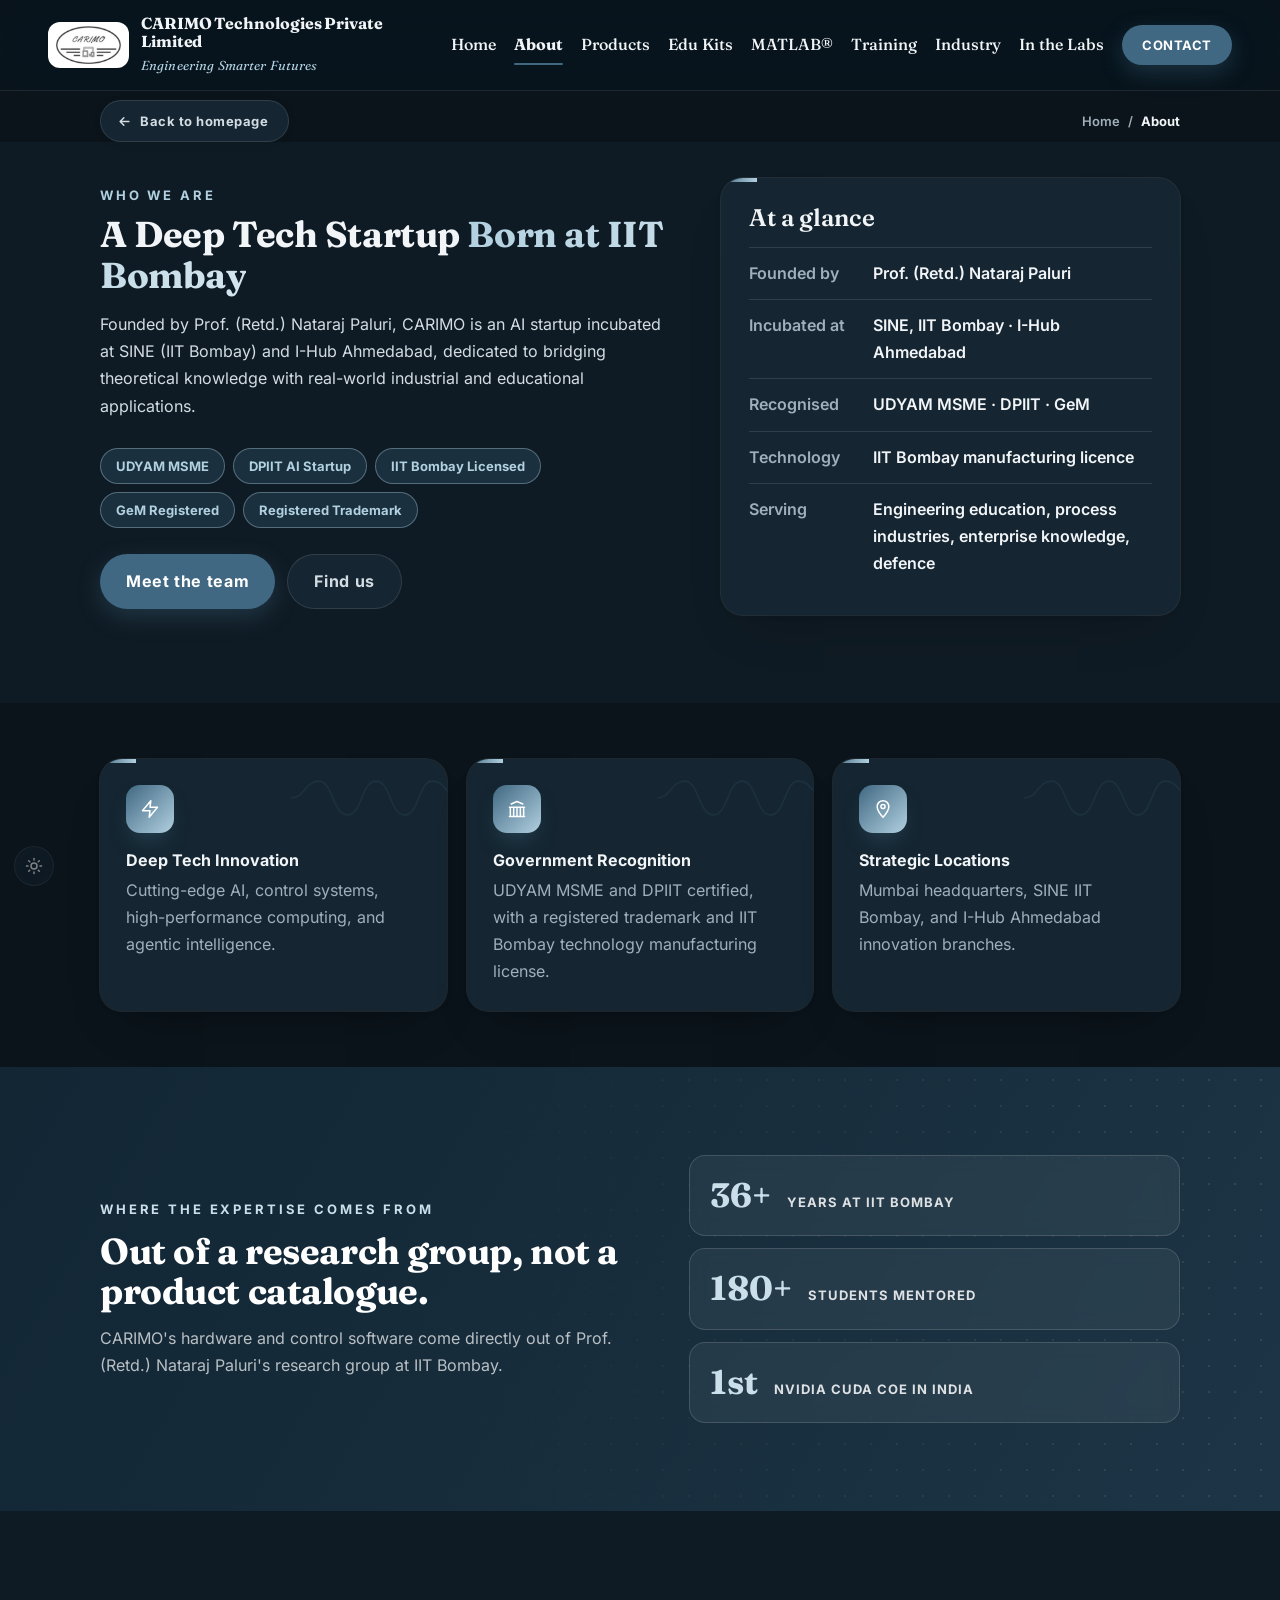
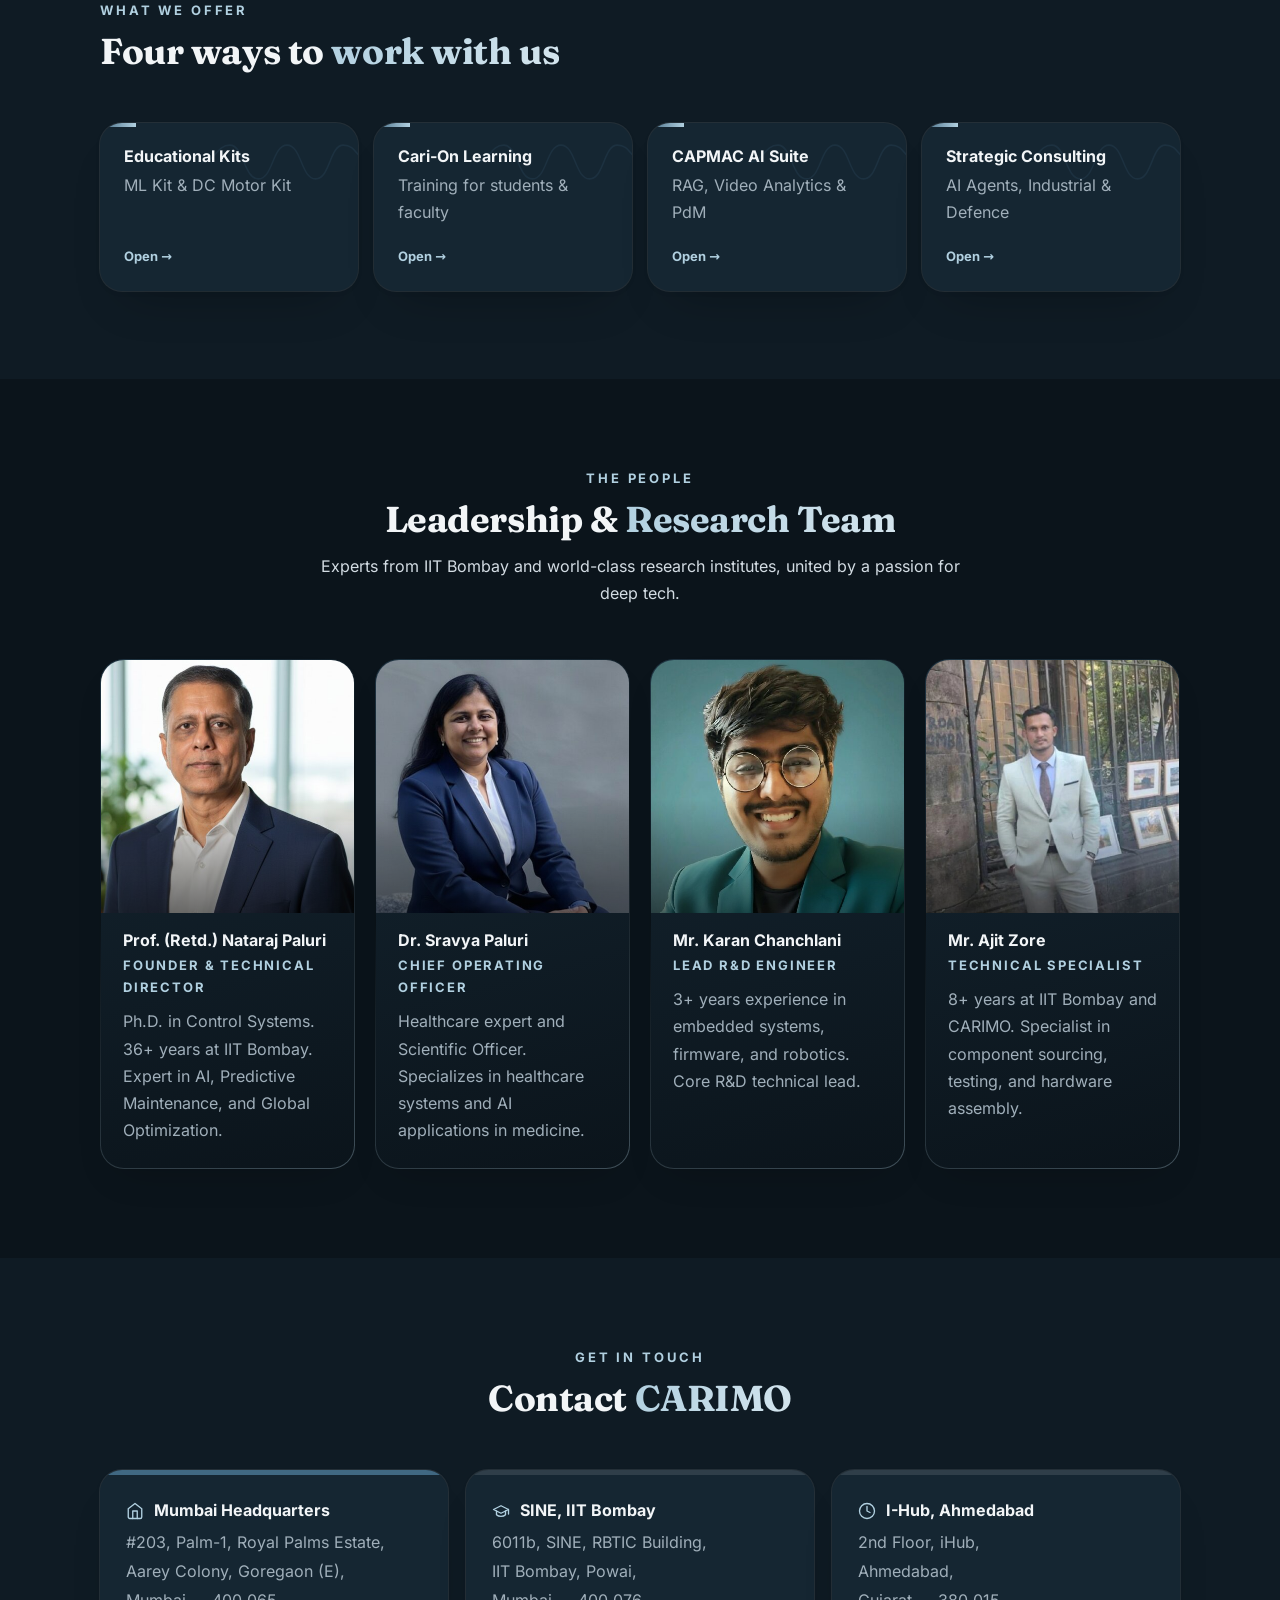
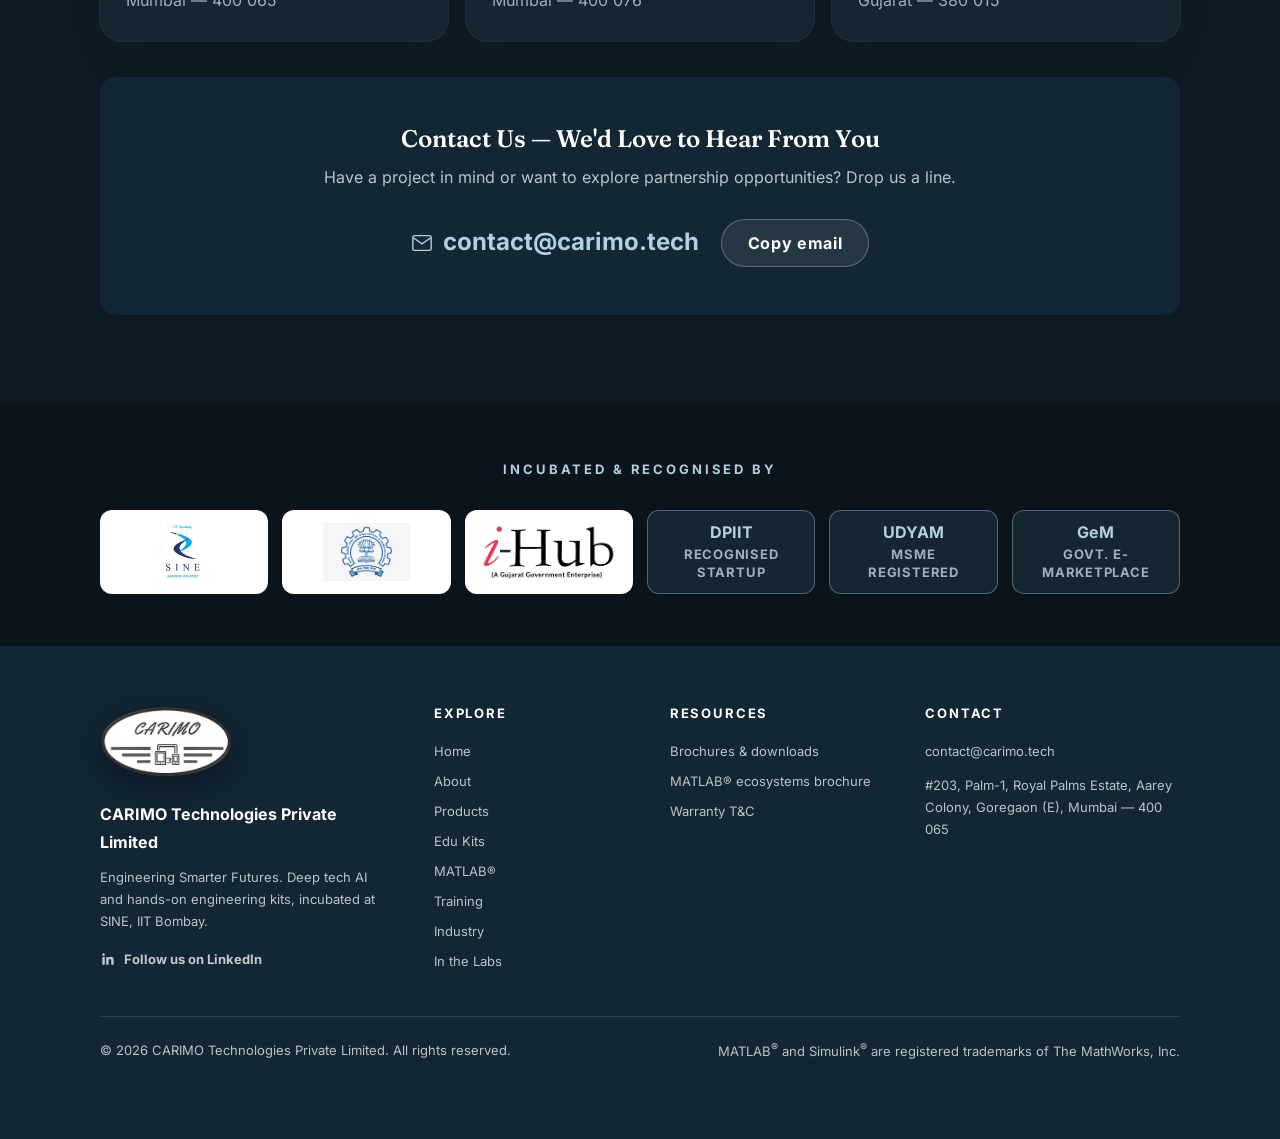
==== commit 9974cfc4: "Add files via upload" ====
--- a/about.html
+++ b/about.html
@@ -35,6 +35,7 @@
     <div class="nav-links">
         <a href="index.html">Home</a>
         <a href="about.html" class="active" aria-current="page">About</a>
+        <a href="products.html">Products</a>
         <a href="education.html">Edu Kits</a>
         <a href="matlab.html">MATLAB®</a>
         <a href="training.html">Training</a>
@@ -49,13 +50,14 @@
 <div class="mobile-menu" id="mobile-menu">
     <a href="index.html">Home</a>
     <a href="about.html" class="active" aria-current="page">About</a>
+    <a href="products.html">Products</a>
     <a href="education.html">Edu Kits</a>
     <a href="matlab.html">MATLAB® Ecosystems</a>
     <a href="training.html">Cari-On Learning</a>
     <a href="industry.html">Industry — CAPMAC & Consulting</a>
     <a href="labs.html">In the Labs</a>
     <a href="about.html#team">Team</a>
-    <a href="about.html#contact" style="color:var(--accent-text)">Contact Us →</a>
+    <a href="about.html#contact" style="color:var(--accent)">Contact Us →</a>
 </div>
 <!-- CHROME:NAV:END -->
 
@@ -156,7 +158,6 @@
     </div>
 </section>
 
-<section class="next-sec"><div class="section-inner"><div class="next-page"><a class="btn btn-ghost back-home" href="index.html"><svg viewBox="0 0 24 24" fill="none" stroke="currentColor" stroke-width="2.4" stroke-linecap="round" stroke-linejoin="round" width="15" height="15" aria-hidden="true"><path d="M19 12H5M11 6l-6 6 6 6"/></svg>Back to homepage</a><a class="btn btn-primary" href="about.html#contact">Get in touch</a></div></div></section>
 </main>
 
 <!-- CHROME:FOOTER:START (edit tools/sync_chrome.py, then run it — do not hand-edit) -->
@@ -173,7 +174,7 @@
         </div>
         <nav class="foot-col" aria-label="Site pages">
             <h5>Explore</h5>
-            <a href="index.html">Home</a><a href="about.html">About</a><a href="education.html">Edu Kits</a><a href="matlab.html">MATLAB®</a><a href="training.html">Training</a><a href="industry.html">Industry</a><a href="labs.html">In the Labs</a>
+            <a href="index.html">Home</a><a href="about.html">About</a><a href="products.html">Products</a><a href="education.html">Edu Kits</a><a href="matlab.html">MATLAB®</a><a href="training.html">Training</a><a href="industry.html">Industry</a><a href="labs.html">In the Labs</a>
         </nav>
         <div class="foot-col">
             <h5>Resources</h5>
--- a/css/style.css
+++ b/css/style.css
@@ -1449,3 +1449,86 @@
 body.pager-on footer { padding-bottom: 76px; }
 @media (max-width: 480px) { .pager { padding-left: 12px; padding-right: 12px; } .pager a { padding: 0 16px; } }
 @media (prefers-reduced-motion: reduce) { .pager { transition: none; } }
+
+/* ---- Products page ---- */
+#products { padding-top: 40px; }
+.prd-group { font-family: var(--font-head); font-size: var(--fs-2); color: var(--text-bright); margin: 44px 0 18px; display: flex; flex-wrap: wrap; align-items: baseline; gap: 6px 14px; }
+.prd-group span { font-family: var(--font-body); font-size: var(--fs-3); font-weight: 600; color: var(--text-dim); }
+.prd-grid { display: grid; gap: 22px; grid-template-columns: 1fr; }
+@media (min-width: 720px) { .prd-grid-2 { grid-template-columns: repeat(2, 1fr); } .prd-grid-3 { grid-template-columns: repeat(2, 1fr); } }
+@media (min-width: 1100px) { .prd-grid-3 { grid-template-columns: repeat(3, 1fr); } }
+.prd { display: flex; flex-direction: column; background: var(--surface); border: 1px solid var(--border); border-radius: var(--radius); box-shadow: var(--shadow); overflow: hidden; transition: transform .25s, box-shadow .25s, border-color .25s; }
+.prd:hover { transform: translateY(-3px); box-shadow: var(--shadow-lg); border-color: var(--border-accent); }
+.prd-media { aspect-ratio: 3 / 2; background: color-mix(in srgb, var(--bg) 60%, #fff); display: flex; overflow: hidden; border-bottom: 1px solid var(--border); }
+.prd-media img { width: 100%; height: 100%; object-fit: cover; display: block; }
+.prd-duo img { width: 50%; object-fit: contain; padding: 14px 6px; }
+.prd-body { display: flex; flex-direction: column; gap: 10px; padding: 22px 22px 24px; flex: 1; }
+.prd-tag { align-self: flex-start; font-size: var(--fs-4); font-weight: 800; letter-spacing: .08em; text-transform: uppercase; color: var(--accent-text); background: var(--accent-tint); padding: 4px 11px; border-radius: 100px; }
+.prd h3 { font-family: var(--font-head); font-size: 22px; line-height: 1.2; color: var(--text-bright); margin: 0; }
+.prd-sub { color: var(--text-dim); font-size: var(--fs-3); line-height: 1.55; margin: 0; }
+.prd-list { list-style: none; margin: 4px 0 6px; padding: 0; display: grid; gap: 8px; }
+.prd-list li { position: relative; padding-left: 22px; font-size: var(--fs-3); line-height: 1.5; color: var(--text); }
+.prd-list li::before { content: ''; position: absolute; left: 2px; top: .55em; width: 8px; height: 8px; border-radius: 50%; background: var(--accent); }
+.prd-actions { margin-top: auto; padding-top: 12px; display: flex; flex-wrap: wrap; align-items: center; gap: 10px 12px; }
+.prd-actions .btn { min-height: 46px; display: inline-flex; align-items: center; gap: 8px; }
+.prd-actions .btn[hidden] { display: none; }
+.prd-more { font-weight: 700; font-size: var(--fs-3); color: var(--accent-text); min-height: 44px; display: inline-flex; align-items: center; }
+.prd-more:hover { text-decoration: underline; }
+.prd-note { margin: 36px 0 0; font-size: var(--fs-4); line-height: 1.6; color: var(--text-dim); max-width: 860px; }
+.prd-mail { color: var(--accent-text); font-weight: 700; word-break: break-word; }
+@media (max-width: 480px) { .prd-body { padding: 18px 18px 20px; } .prd-actions .btn { flex: 1 1 100%; justify-content: center; } }
+@media (prefers-reduced-motion: reduce) { .prd, .prd:hover { transition: none; transform: none; } }
+
+/* ---- Products: kit photo gallery and enlargeable posters ---- */
+.prd-media.prd-gal { display: block; aspect-ratio: auto; background: #fff; }
+.prd-stage { aspect-ratio: 3 / 2; background: #fff; display: flex; }
+.prd-media.prd-gal .prd-stage img { width: 100%; height: 100%; object-fit: contain; padding: 0; filter: none; }
+.prd-thumbs { display: grid; grid-template-columns: repeat(3, 1fr); gap: 8px; padding: 8px 12px 12px; background: #fff; }
+.prd-th { border: 2px solid #D5DBE4; border-radius: 10px; background: #fff; padding: 0; cursor: pointer; overflow: hidden; aspect-ratio: 3 / 2; min-height: 44px; transition: border-color .2s, box-shadow .2s; }
+.prd-th img { width: 100%; height: 100%; object-fit: contain; display: block; }
+.prd-th:hover { border-color: var(--accent-light); }
+.prd-th.on { border-color: var(--accent); box-shadow: 0 0 0 2px color-mix(in srgb, var(--accent) 25%, transparent); }
+.prd-th:focus-visible { outline: 3px solid var(--accent-light); outline-offset: 2px; }
+.prd-zoom { position: relative; display: block; cursor: zoom-in; }
+.prd-zoom:focus-visible { outline: 3px solid var(--accent-light); outline-offset: -3px; }
+.prd-zoom-tag { position: absolute; right: 10px; bottom: 10px; background: rgba(13,31,60,.82); color: #fff; font-size: var(--fs-4); font-weight: 700; padding: 5px 12px; border-radius: 100px; pointer-events: none; }
+html[data-theme="dark"] .prd-media.prd-gal .prd-stage img { filter: none; }
+
+/* ---- Products: build-your-own-package guide ---- */
+#build { scroll-margin-top: 96px; }
+.pkg-wrap { margin-top: 64px; }
+.pkg { counter-reset: pkg; max-width: 920px; background: var(--surface); border: 1px solid var(--border); border-radius: var(--radius); box-shadow: var(--shadow); padding: 26px 26px 24px; display: grid; gap: 22px; }
+.pkg fieldset { border: 0; margin: 0; padding: 0; min-width: 0; }
+.pkg-step[hidden] { display: none; }
+.pkg legend { padding: 0; margin-bottom: 12px; font-family: var(--font-head); font-size: 20px; color: var(--text-bright); display: flex; align-items: center; gap: 10px; }
+.pkg-step:not([hidden]) legend::before { counter-increment: pkg; content: counter(pkg); display: inline-grid; place-items: center; width: 28px; height: 28px; border-radius: 50%; background: var(--accent); color: #fff; font-family: var(--font-body); font-size: 14px; font-weight: 800; flex: none; }
+.pkg-kits, .pkg-opts { display: grid; gap: 10px; grid-template-columns: 1fr; }
+@media (min-width: 640px) { .pkg-kits, .pkg-opts { grid-template-columns: repeat(2, 1fr); } }
+.pkg-kit, .pkg-opt { display: flex; gap: 12px; align-items: flex-start; padding: 14px 16px; border: 1.5px solid var(--border); border-radius: 12px; cursor: pointer; background: var(--bg-soft2, var(--surface)); min-height: 56px; transition: border-color .2s, background .2s; }
+.pkg-kit:hover, .pkg-opt:hover { border-color: var(--border-accent); }
+.pkg-kit:has(input:checked), .pkg-opt:has(input:checked) { border-color: var(--accent); background: var(--accent-tint2); }
+.pkg-kit:has(input:focus-visible), .pkg-opt:has(input:focus-visible) { outline: 3px solid var(--accent-light); outline-offset: 2px; }
+.pkg input[type=radio], .pkg input[type=checkbox] { width: 20px; height: 20px; margin: 2px 0 0; accent-color: var(--accent); flex: none; }
+.pkg-kit > span, .pkg-opt-t { display: flex; flex-wrap: wrap; align-items: center; gap: 4px 8px; min-width: 0; }
+.pkg strong { color: var(--text-bright); font-size: var(--fs-3); }
+.pkg small { display: block; flex-basis: 100%; color: var(--text-dim); font-size: var(--fs-4); line-height: 1.5; }
+.pkg-opt[data-locked] { cursor: default; }
+.pkg-tag { font-style: normal; font-size: 12px; font-weight: 800; letter-spacing: .04em; padding: 2px 9px; border-radius: 100px; background: var(--accent-tint); color: var(--accent-text); }
+.pkg-ml { background: color-mix(in srgb, var(--navy-light) 14%, var(--surface)); color: var(--text-bright); }
+.pkg-inc { font-size: 12px; font-weight: 800; padding: 2px 9px; border-radius: 100px; background: var(--accent); color: #fff; }
+.pkg-inc[hidden] { display: none; }
+.pkg-quick { display: flex; flex-wrap: wrap; align-items: center; gap: 8px 10px; font-size: var(--fs-4); font-weight: 700; color: var(--text-dim); }
+.pkg-chip { min-height: 40px; padding: 0 16px; border-radius: 100px; border: 1.5px solid var(--border-accent); background: transparent; color: var(--accent-text); font: inherit; font-weight: 700; cursor: pointer; }
+.pkg-chip:hover { background: var(--accent-tint2); }
+.pkg-chip:focus-visible, .pkg-qty button:focus-visible, .pkg-qty input:focus-visible { outline: 3px solid var(--accent-light); outline-offset: 2px; }
+.pkg-qty { display: inline-flex; align-items: stretch; border: 1.5px solid var(--border-accent); border-radius: 12px; overflow: hidden; }
+.pkg-qty button { width: 48px; min-height: 48px; border: 0; background: var(--accent-tint2); color: var(--accent-text); font-size: 22px; font-weight: 700; cursor: pointer; }
+.pkg-qty input { width: 72px; text-align: center; border: 0; background: var(--surface); color: var(--text-bright); font: inherit; font-size: 18px; font-weight: 700; -moz-appearance: textfield; }
+.pkg-qty input::-webkit-outer-spin-button, .pkg-qty input::-webkit-inner-spin-button { -webkit-appearance: none; margin: 0; }
+.pkg-sum { border: 1.5px dashed var(--border-accent); border-radius: 12px; padding: 16px 18px; background: var(--accent-tint2); }
+.pkg-sum h3 { margin: 0 0 8px; font-family: var(--font-head); font-size: 18px; color: var(--text-bright); }
+.pkg-sum ul { margin: 0; padding-left: 20px; display: grid; gap: 4px; color: var(--text); font-size: var(--fs-3); line-height: 1.5; }
+.pkg-actions { display: flex; flex-wrap: wrap; gap: 10px 12px; }
+.pkg-actions .btn { min-height: 48px; display: inline-flex; align-items: center; justify-content: center; }
+.pkg-note { margin: 0; font-size: var(--fs-4); line-height: 1.6; color: var(--text-dim); }
+@media (max-width: 480px) { .pkg { padding: 20px 16px; } .pkg-actions .btn { flex: 1 1 100%; } }
